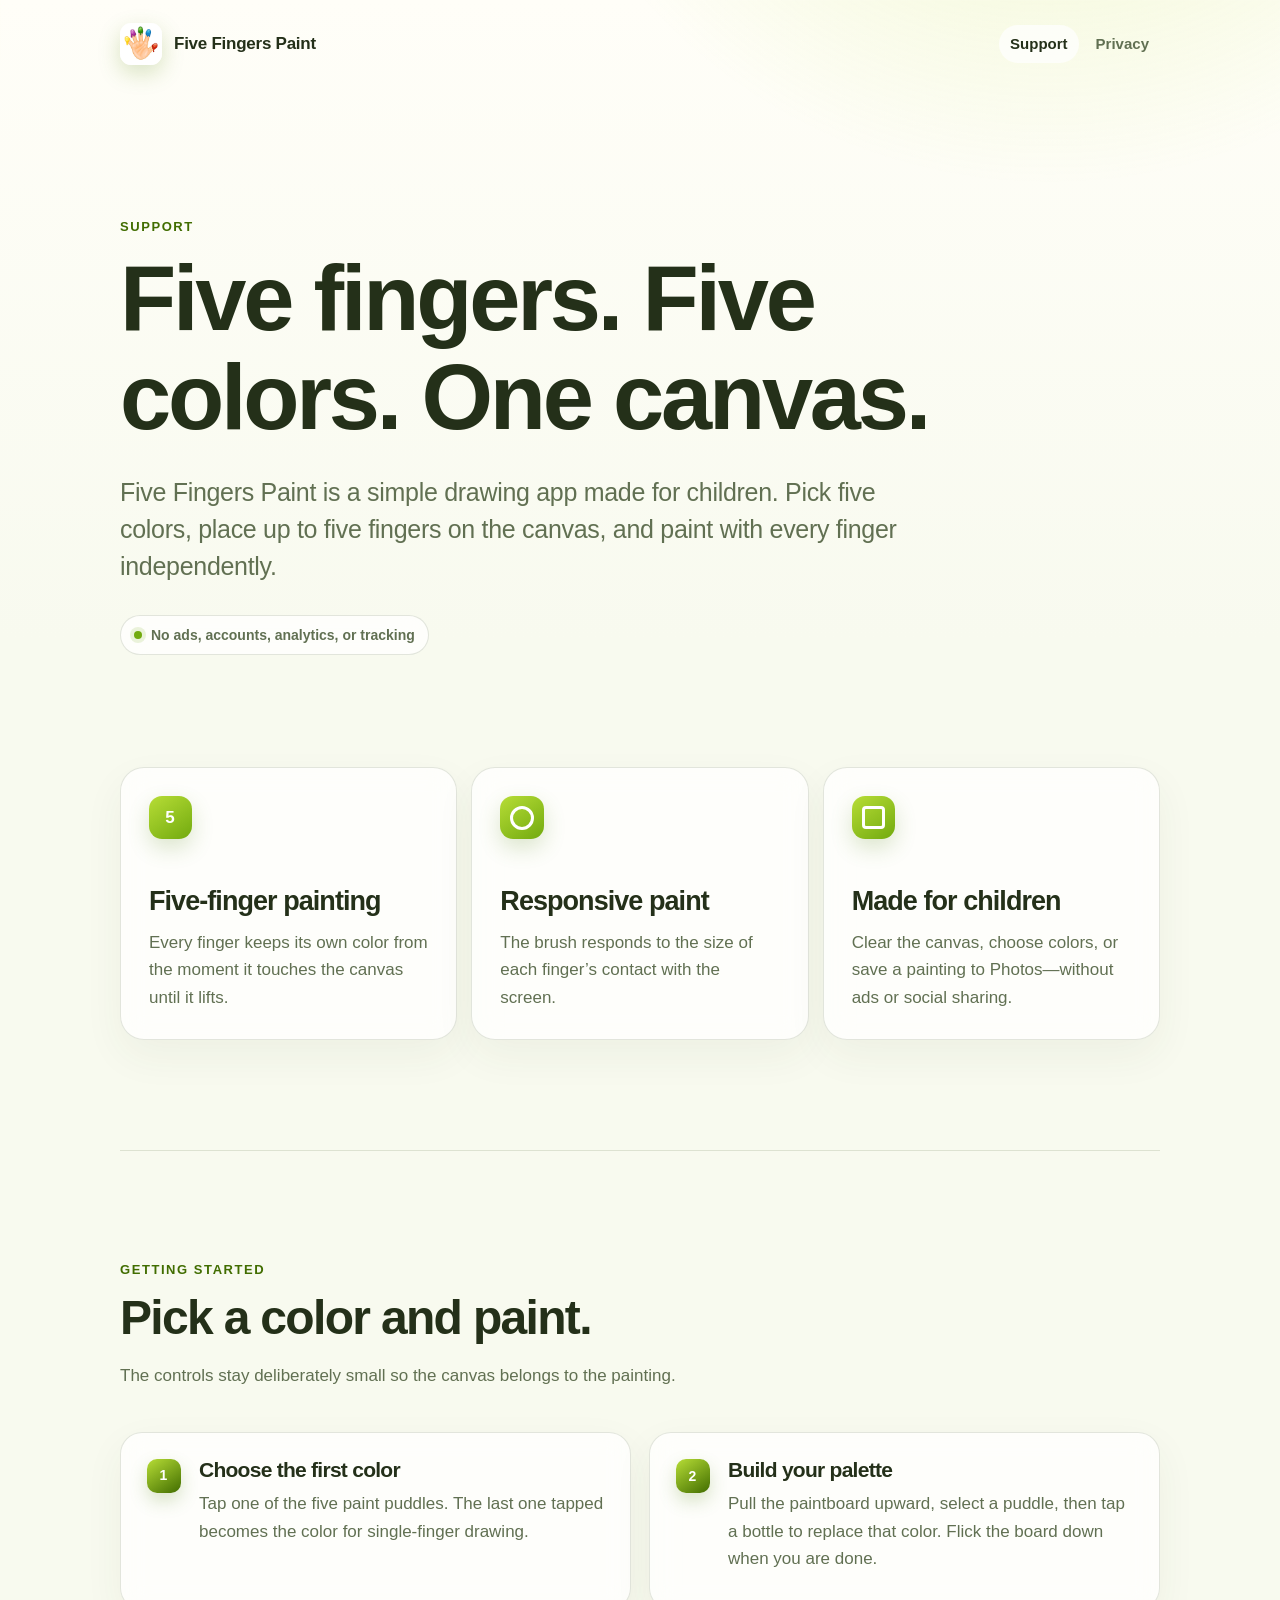
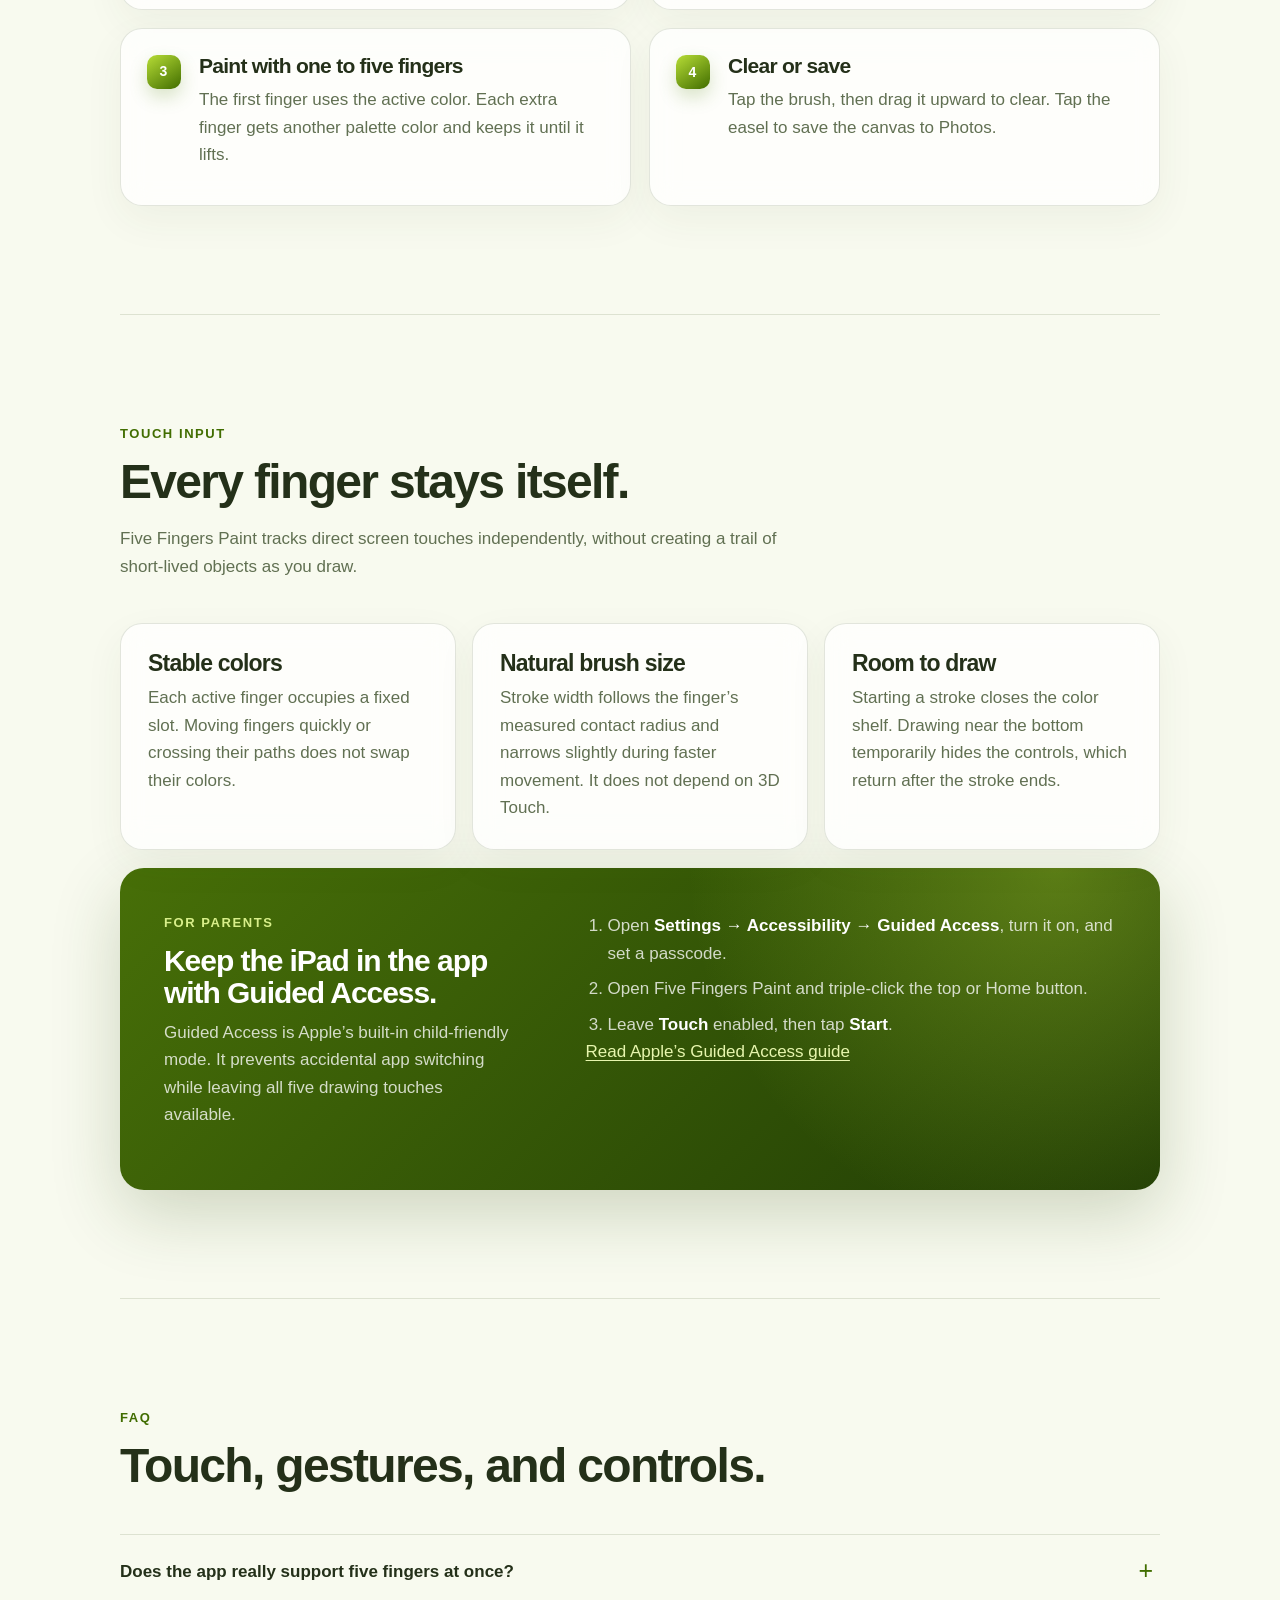
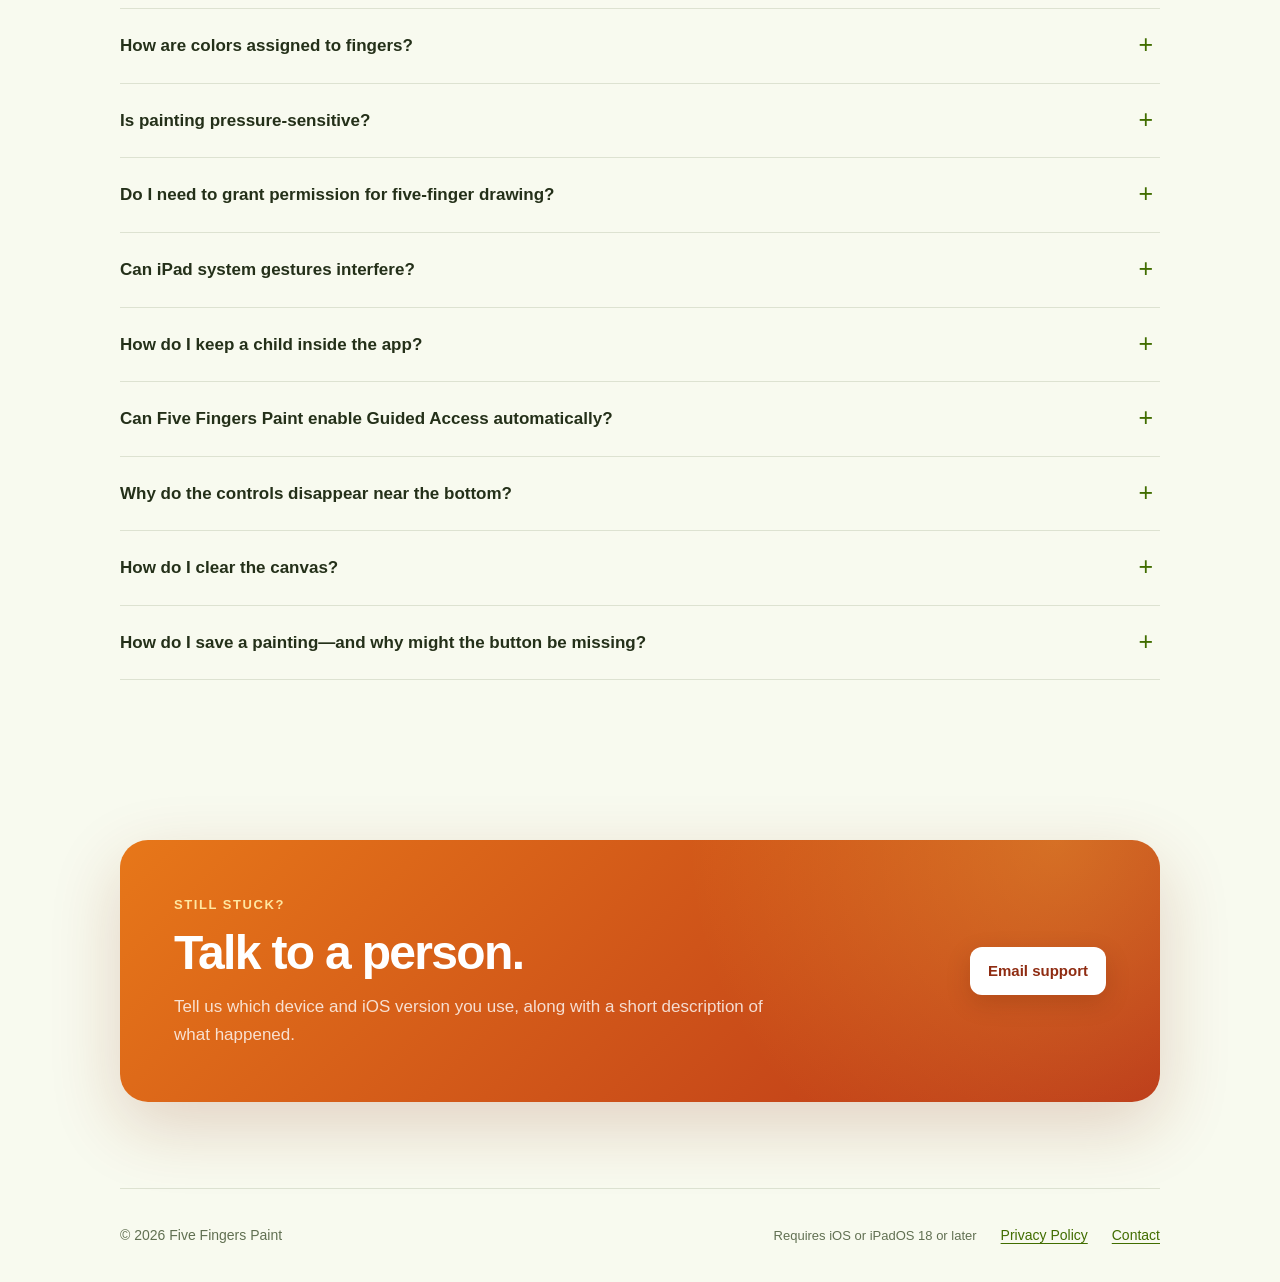
==== index.html @ 3f8e019f "Publish Five Fingers Paint support site" ====
<!doctype html>
<html lang="en">
  <head>
    <meta charset="utf-8">
    <meta name="viewport" content="width=device-width, initial-scale=1">
    <meta name="description" content="Help, five-finger drawing guidance, and contact information for Five Fingers Paint.">
    <meta name="theme-color" content="#8bc318">
    <meta property="og:title" content="Five Fingers Paint">
    <meta property="og:description" content="Five fingers. Five colors. One canvas.">
    <meta property="og:type" content="website">
    <meta property="og:image" content="https://urosk.github.io/five-fingers-paint-support/og.png">
    <meta name="twitter:card" content="summary_large_image">
    <meta name="twitter:title" content="Five Fingers Paint">
    <meta name="twitter:description" content="Five fingers. Five colors. One canvas.">
    <meta name="twitter:image" content="https://urosk.github.io/five-fingers-paint-support/og.png">
    <link rel="canonical" href="https://urosk.github.io/five-fingers-paint-support/">
    <link rel="icon" href="app-icon.png">
    <link rel="stylesheet" href="styles.css">
    <title>Five Fingers Paint Support</title>
  </head>
  <body>
    <header class="site-header">
      <a class="brand" href="./" aria-label="Five Fingers Paint support home">
        <img src="app-icon.png" width="42" height="42" alt="">
        <span>Five Fingers Paint</span>
      </a>
      <nav aria-label="Support navigation">
        <a aria-current="page" href="./">Support</a>
        <a href="privacy.html">Privacy</a>
      </nav>
    </header>

    <main>
      <section class="hero" aria-labelledby="page-title">
        <div class="eyebrow">Support</div>
        <h1 id="page-title">Five fingers. Five colors. One canvas.</h1>
        <p class="lede">Five Fingers Paint is a simple drawing app made for children. Pick five colors, place up to five fingers on the canvas, and paint with every finger independently.</p>
        <div class="privacy-pill"><span aria-hidden="true"></span> No ads, accounts, analytics, or tracking</div>
      </section>

      <section class="highlights" aria-label="Key features">
        <article>
          <span class="feature-mark" aria-hidden="true">5</span>
          <h2>Five-finger painting</h2>
          <p>Every finger keeps its own color from the moment it touches the canvas until it lifts.</p>
        </article>
        <article>
          <span class="feature-mark radius-mark" aria-hidden="true"></span>
          <h2>Responsive paint</h2>
          <p>The brush responds to the size of each finger’s contact with the screen.</p>
        </article>
        <article>
          <span class="feature-mark save-mark" aria-hidden="true"></span>
          <h2>Made for children</h2>
          <p>Clear the canvas, choose colors, or save a painting to Photos—without ads or social sharing.</p>
        </article>
      </section>

      <section class="section" aria-labelledby="getting-started">
        <div class="section-heading">
          <div class="eyebrow">Getting started</div>
          <h2 id="getting-started">Pick a color and paint.</h2>
          <p>The controls stay deliberately small so the canvas belongs to the painting.</p>
        </div>
        <ol class="steps">
          <li><span class="step-number">1</span><div><h3>Choose the first color</h3><p>Tap one of the five paint puddles. The last one tapped becomes the color for single-finger drawing.</p></div></li>
          <li><span class="step-number">2</span><div><h3>Build your palette</h3><p>Pull the paintboard upward, select a puddle, then tap a bottle to replace that color. Flick the board down when you are done.</p></div></li>
          <li><span class="step-number">3</span><div><h3>Paint with one to five fingers</h3><p>The first finger uses the active color. Each extra finger gets another palette color and keeps it until it lifts.</p></div></li>
          <li><span class="step-number">4</span><div><h3>Clear or save</h3><p>Tap the brush, then drag it upward to clear. Tap the easel to save the canvas to Photos.</p></div></li>
        </ol>
      </section>

      <section class="section" aria-labelledby="five-finger-input">
        <div class="section-heading">
          <div class="eyebrow">Touch input</div>
          <h2 id="five-finger-input">Every finger stays itself.</h2>
          <p>Five Fingers Paint tracks direct screen touches independently, without creating a trail of short-lived objects as you draw.</p>
        </div>
        <div class="touch-grid">
          <article class="touch-card"><h3>Stable colors</h3><p>Each active finger occupies a fixed slot. Moving fingers quickly or crossing their paths does not swap their colors.</p></article>
          <article class="touch-card"><h3>Natural brush size</h3><p>Stroke width follows the finger’s measured contact radius and narrows slightly during faster movement. It does not depend on 3D Touch.</p></article>
          <article class="touch-card"><h3>Room to draw</h3><p>Starting a stroke closes the color shelf. Drawing near the bottom temporarily hides the controls, which return after the stroke ends.</p></article>
        </div>

        <aside class="guided-access" aria-labelledby="guided-access-title">
          <div>
            <div class="eyebrow">For parents</div>
            <h3 id="guided-access-title">Keep the iPad in the app with Guided Access.</h3>
            <p>Guided Access is Apple’s built-in child-friendly mode. It prevents accidental app switching while leaving all five drawing touches available.</p>
          </div>
          <div>
            <ol>
              <li>Open <strong>Settings → Accessibility → Guided Access</strong>, turn it on, and set a passcode.</li>
              <li>Open Five Fingers Paint and triple-click the top or Home button.</li>
              <li>Leave <strong>Touch</strong> enabled, then tap <strong>Start</strong>.</li>
            </ol>
            <p><a href="https://support.apple.com/en-us/111795">Read Apple’s Guided Access guide</a></p>
          </div>
        </aside>
      </section>

      <section class="section" aria-labelledby="faq-title">
        <div class="section-heading">
          <div class="eyebrow">FAQ</div>
          <h2 id="faq-title">Touch, gestures, and controls.</h2>
        </div>
        <div class="faq">
          <details><summary>Does the app really support five fingers at once?</summary><p>Yes. The canvas accepts up to five simultaneous direct touches. Each finger is tracked independently from touch-down until it lifts.</p></details>
          <details><summary>How are colors assigned to fingers?</summary><p>The first finger uses the last paint puddle you tapped. Additional fingers receive the other unused palette colors in order. A finger keeps its assigned color for the whole stroke, even when paths cross.</p></details>
          <details><summary>Is painting pressure-sensitive?</summary><p>It responds to contact size, not pressure. iPhone and iPad report the approximate radius of each touch, and the app uses that to vary brush width. It also narrows the brush slightly during fast movement. This preserves the original effect without relying on the discontinued 3D Touch hardware.</p></details>
          <details><summary>Do I need to grant permission for five-finger drawing?</summary><p>No. Multi-touch is a normal iOS capability and requires no privacy permission. Five Fingers Paint enables it directly on the canvas.</p></details>
          <details><summary>Can iPad system gestures interfere?</summary><p>The app asks iPadOS to defer edge gestures, and its own paintboard and clear controls are kept away from the canvas. However, iPadOS can still reserve four- or five-finger gestures for switching apps. Guided Access is the reliable way to prevent that during a painting session.</p></details>
          <details><summary>How do I keep a child inside the app?</summary><p>Use Apple’s Guided Access. Enable it once in Settings → Accessibility, open the app, triple-click the top or Home button, leave Touch enabled, and start the session. This locks the device to Five Fingers Paint while preserving multi-touch drawing.</p></details>
          <details><summary>Can Five Fingers Paint enable Guided Access automatically?</summary><p>No. A normal App Store app cannot start Guided Access for you. A parent must enable and start it using the device controls. Automatic Single App Mode is limited to supervised, organization-managed devices.</p></details>
          <details><summary>Why do the controls disappear near the bottom?</summary><p>They move out of the way so a stroke can continue beneath them. The outline briefly marks where they were, and the controls return shortly after all fingers leave the screen.</p></details>
          <details><summary>How do I clear the canvas?</summary><p>Tap the brush beside the paintboard. When the red dashed arrow appears, drag the brush upward toward the paper until the canvas clears.</p></details>
          <details><summary>How do I save a painting—and why might the button be missing?</summary><p>Tap the easel to save a copy to Photos. The app requests add-only Photos access, so it cannot browse the library. Parents can hide or show the easel in the iOS Settings app under Five Fingers Paint.</p></details>
        </div>
      </section>

      <section class="contact" aria-labelledby="contact-title">
        <div>
          <div class="eyebrow">Still stuck?</div>
          <h2 id="contact-title">Talk to a person.</h2>
          <p>Tell us which device and iOS version you use, along with a short description of what happened.</p>
        </div>
        <a class="button" href="mailto:info@bluepeakmobile.com?subject=Five%20Fingers%20Paint%20Support">Email support</a>
      </section>
    </main>

    <footer>
      <span>© 2026 Five Fingers Paint</span>
      <span class="footer-note">Requires iOS or iPadOS 18 or later</span>
      <a href="privacy.html">Privacy Policy</a>
      <a href="mailto:info@bluepeakmobile.com">Contact</a>
    </footer>
  </body>
</html>
---- styles.css ----
:root {
  color-scheme: light dark;
  --ink: #243019;
  --muted: #617052;
  --line: rgba(59, 81, 33, 0.14);
  --surface: rgba(255, 255, 255, 0.76);
  --surface-strong: #fffef8;
  --accent: #72aa0f;
  --accent-dark: #416d00;
  --accent-soft: #b7dd36;
  --glow: #c9eb62;
  --page: #f8faef;
  --wood: #e4a92b;
  --red: #e54022;
  --blue: #159fdb;
  --max: 1040px;
}

* { box-sizing: border-box; }

html {
  scroll-behavior: smooth;
  scroll-padding-top: 24px;
  background: var(--page);
}

body {
  margin: 0;
  color: var(--ink);
  background:
    radial-gradient(circle at 82% -8%, rgba(183, 221, 54, 0.3), transparent 34rem),
    linear-gradient(180deg, #fffef8 0, var(--page) 40rem);
  font-family: -apple-system, BlinkMacSystemFont, "SF Pro Text", "Helvetica Neue", sans-serif;
  font-size: 17px;
  line-height: 1.62;
  -webkit-font-smoothing: antialiased;
}

a { color: var(--accent-dark); text-underline-offset: 3px; }
a:hover { color: var(--accent); }
a:focus-visible,
summary:focus-visible {
  outline: 3px solid var(--glow);
  outline-offset: 4px;
  border-radius: 5px;
}

.site-header,
main,
footer {
  width: min(calc(100% - 40px), var(--max));
  margin-inline: auto;
}

.site-header {
  min-height: 88px;
  display: flex;
  align-items: center;
  justify-content: space-between;
  gap: 24px;
}

.brand {
  display: inline-flex;
  align-items: center;
  gap: 12px;
  color: var(--ink);
  font-weight: 740;
  letter-spacing: -0.015em;
  text-decoration: none;
}

.brand img {
  border-radius: 11px;
  box-shadow: 0 8px 22px rgba(82, 132, 10, 0.22);
}

nav { display: flex; gap: 6px; }
nav a {
  padding: 7px 11px;
  border-radius: 999px;
  color: var(--muted);
  font-size: 15px;
  font-weight: 620;
  text-decoration: none;
}
nav a:hover,
nav a[aria-current="page"] {
  color: var(--ink);
  background: rgba(255, 255, 255, 0.72);
}

.hero {
  max-width: 920px;
  padding: clamp(70px, 10vw, 128px) 0 clamp(68px, 9vw, 112px);
}

.eyebrow {
  margin-bottom: 12px;
  color: var(--accent-dark);
  font-size: 13px;
  font-weight: 760;
  letter-spacing: 0.12em;
  text-transform: uppercase;
}

h1,
h2,
h3 {
  margin-top: 0;
  line-height: 1.08;
  letter-spacing: -0.035em;
}
h1 {
  max-width: 900px;
  margin-bottom: 26px;
  font-size: clamp(50px, 8.4vw, 92px);
  font-weight: 770;
}
h2 { margin-bottom: 18px; font-size: clamp(32px, 5vw, 48px); }
h3 { margin-bottom: 9px; font-size: 21px; }
p { margin-top: 0; }

.lede {
  max-width: 790px;
  margin-bottom: 30px;
  color: var(--muted);
  font-size: clamp(20px, 3vw, 25px);
  line-height: 1.48;
  letter-spacing: -0.012em;
}

.privacy-pill {
  display: inline-flex;
  align-items: center;
  gap: 9px;
  padding: 8px 13px;
  border: 1px solid var(--line);
  border-radius: 999px;
  background: var(--surface);
  color: var(--muted);
  font-size: 14px;
  font-weight: 620;
  backdrop-filter: blur(12px);
}
.privacy-pill span {
  width: 8px;
  height: 8px;
  border-radius: 50%;
  background: var(--accent);
  box-shadow: 0 0 0 4px rgba(114, 170, 15, 0.14);
}

.highlights {
  display: grid;
  grid-template-columns: repeat(3, minmax(0, 1fr));
  gap: 14px;
  padding-bottom: clamp(70px, 9vw, 110px);
}
.highlights article {
  min-height: 268px;
  padding: 28px;
  border: 1px solid var(--line);
  border-radius: 24px;
  background: var(--surface);
  box-shadow: 0 16px 42px rgba(59, 81, 33, 0.055);
  backdrop-filter: blur(14px);
}
.highlights h2 { margin-bottom: 12px; font-size: 27px; }
.highlights p { margin-bottom: 0; color: var(--muted); }
.feature-mark {
  min-width: 43px;
  height: 43px;
  margin-bottom: 48px;
  padding: 0 10px;
  display: inline-grid;
  place-items: center;
  border-radius: 13px;
  color: white;
  background: linear-gradient(145deg, var(--accent-soft), var(--accent));
  font-size: 17px;
  font-weight: 800;
  box-shadow: 0 9px 22px rgba(82, 132, 10, 0.2);
}
.radius-mark::before {
  width: 18px;
  height: 18px;
  border: 3px solid white;
  border-radius: 50%;
  content: "";
}
.save-mark::before {
  width: 17px;
  height: 17px;
  border: 3px solid white;
  border-radius: 4px;
  content: "";
}

.section {
  padding: clamp(68px, 9vw, 108px) 0;
  border-top: 1px solid var(--line);
}
.section-heading { max-width: 680px; margin-bottom: 42px; }
.section-heading > p { color: var(--muted); }

.steps {
  margin: 0;
  padding: 0;
  display: grid;
  grid-template-columns: repeat(2, minmax(0, 1fr));
  gap: 18px;
  list-style: none;
}
.steps li,
.touch-card {
  border: 1px solid var(--line);
  border-radius: 22px;
  background: var(--surface);
  box-shadow: 0 14px 40px rgba(59, 81, 33, 0.055);
  backdrop-filter: blur(14px);
}
.steps li {
  min-height: 178px;
  padding: 26px;
  display: flex;
  align-items: flex-start;
  gap: 18px;
}
.steps p,
.touch-card p { margin-bottom: 0; color: var(--muted); }
.step-number {
  flex: 0 0 auto;
  width: 34px;
  height: 34px;
  display: grid;
  place-items: center;
  border-radius: 10px;
  color: white;
  background: linear-gradient(145deg, var(--accent-soft), var(--accent-dark));
  font-size: 14px;
  font-weight: 750;
  box-shadow: 0 8px 18px rgba(82, 132, 10, 0.22);
}

.touch-grid {
  display: grid;
  grid-template-columns: repeat(3, minmax(0, 1fr));
  gap: 16px;
}
.touch-card { padding: 27px; }
.touch-card h3 { font-size: 23px; }
.touch-card strong { color: var(--ink); }

.guided-access {
  margin-top: 18px;
  padding: clamp(28px, 5vw, 44px);
  display: grid;
  grid-template-columns: minmax(0, 0.8fr) minmax(0, 1.2fr);
  gap: clamp(30px, 6vw, 68px);
  border-radius: 24px;
  color: white;
  background:
    radial-gradient(circle at 90% 0, rgba(183, 221, 54, 0.34), transparent 23rem),
    linear-gradient(135deg, #476f08, #213d05);
  box-shadow: 0 24px 70px rgba(39, 70, 4, 0.2);
}
.guided-access .eyebrow { color: #d8ef8a; }
.guided-access h3 { font-size: 30px; }
.guided-access p,
.guided-access li { color: rgba(255, 255, 255, 0.78); }
.guided-access strong { color: white; }
.guided-access a { color: #e7f6ae; }
.guided-access a:hover { color: white; }
.guided-access ol { margin: 0; padding-left: 22px; }
.guided-access li + li { margin-top: 8px; }

.faq { border-top: 1px solid var(--line); }
.faq details { border-bottom: 1px solid var(--line); }
.faq summary {
  padding: 23px 40px 23px 0;
  position: relative;
  cursor: pointer;
  font-weight: 680;
  list-style: none;
}
.faq summary::-webkit-details-marker { display: none; }
.faq summary::after {
  position: absolute;
  right: 7px;
  color: var(--accent-dark);
  content: "+";
  font-size: 25px;
  font-weight: 400;
  line-height: 1;
}
.faq details[open] summary::after { content: "−"; }
.faq details p { max-width: 820px; padding: 0 40px 23px 0; color: var(--muted); }

.contact {
  margin: 52px 0 86px;
  padding: clamp(32px, 6vw, 54px);
  display: flex;
  align-items: center;
  justify-content: space-between;
  gap: 36px;
  border-radius: 28px;
  background:
    radial-gradient(circle at 90% 0, rgba(255, 218, 68, 0.28), transparent 23rem),
    linear-gradient(135deg, #e77719, #b93419);
  color: white;
  box-shadow: 0 24px 70px rgba(140, 51, 15, 0.2);
}
.contact .eyebrow { color: #ffe7a1; }
.contact h2 { margin-bottom: 14px; }
.contact p { max-width: 610px; margin-bottom: 0; color: rgba(255, 255, 255, 0.8); }
.button {
  flex: 0 0 auto;
  padding: 12px 18px;
  border-radius: 12px;
  background: white;
  color: #8f2c12;
  font-size: 15px;
  font-weight: 700;
  text-decoration: none;
  box-shadow: 0 8px 24px rgba(84, 26, 7, 0.2);
}
.button:hover { color: var(--red); transform: translateY(-1px); }

.policy { max-width: 860px; }
.policy-intro {
  max-width: 860px;
  padding: clamp(68px, 10vw, 124px) 0 58px;
}
.policy-intro h1 { font-size: clamp(46px, 7vw, 72px); }
.updated { color: var(--muted); font-size: 15px; }
.policy-body {
  padding: 50px clamp(26px, 7vw, 74px) 70px;
  margin-bottom: 90px;
  border: 1px solid var(--line);
  border-radius: 26px;
  background: var(--surface-strong);
  box-shadow: 0 22px 60px rgba(59, 81, 33, 0.07);
}
.policy-body h2 { margin-top: 48px; margin-bottom: 13px; font-size: 27px; }
.policy-body h2:first-child { margin-top: 0; }
.policy-body p,
.policy-body li { color: var(--muted); }
.policy-body li + li { margin-top: 7px; }

footer {
  min-height: 94px;
  padding: 25px 0;
  display: flex;
  align-items: center;
  gap: 24px;
  border-top: 1px solid var(--line);
  color: var(--muted);
  font-size: 14px;
}
footer > span:first-child { margin-right: auto; }
.footer-note { font-size: 13px; }

@media (max-width: 760px) {
  .site-header,
  main,
  footer { width: min(calc(100% - 28px), var(--max)); }
  .site-header { min-height: 76px; }
  .brand img { width: 36px; height: 36px; }
  .brand span { max-width: 150px; line-height: 1.15; }
  nav a { padding: 6px 8px; }
  .hero { padding-top: 66px; }
  .highlights,
  .steps,
  .touch-grid,
  .guided-access { grid-template-columns: 1fr; }
  .highlights article,
  .steps li { min-height: 0; }
  .feature-mark { margin-bottom: 34px; }
  .contact { align-items: flex-start; flex-direction: column; }
  .button { width: 100%; text-align: center; }
  footer { flex-wrap: wrap; gap: 10px 20px; }
  footer > span:first-child { flex-basis: 100%; }
}

@media (prefers-reduced-motion: reduce) {
  html { scroll-behavior: auto; }
  *, *::before, *::after { transition: none !important; }
}

@media (prefers-color-scheme: dark) {
  :root {
    --ink: #eff7df;
    --muted: #bac7a9;
    --line: rgba(222, 242, 191, 0.14);
    --surface: rgba(35, 48, 25, 0.74);
    --surface-strong: #202d19;
    --accent: #badd5b;
    --accent-dark: #d2ee82;
    --page: #131a0f;
  }
  body {
    background:
      radial-gradient(circle at 82% -8%, rgba(129, 182, 39, 0.2), transparent 34rem),
      linear-gradient(180deg, #1d2716 0, var(--page) 40rem);
  }
  nav a:hover,
  nav a[aria-current="page"] { background: rgba(255, 255, 255, 0.08); }
  .policy-body { box-shadow: 0 22px 60px rgba(0, 0, 0, 0.16); }
}

@media print {
  body { background: white; color: black; }
  .site-header nav,
  .contact,
  footer { display: none; }
  .policy-body { padding: 0; border: 0; box-shadow: none; }
}
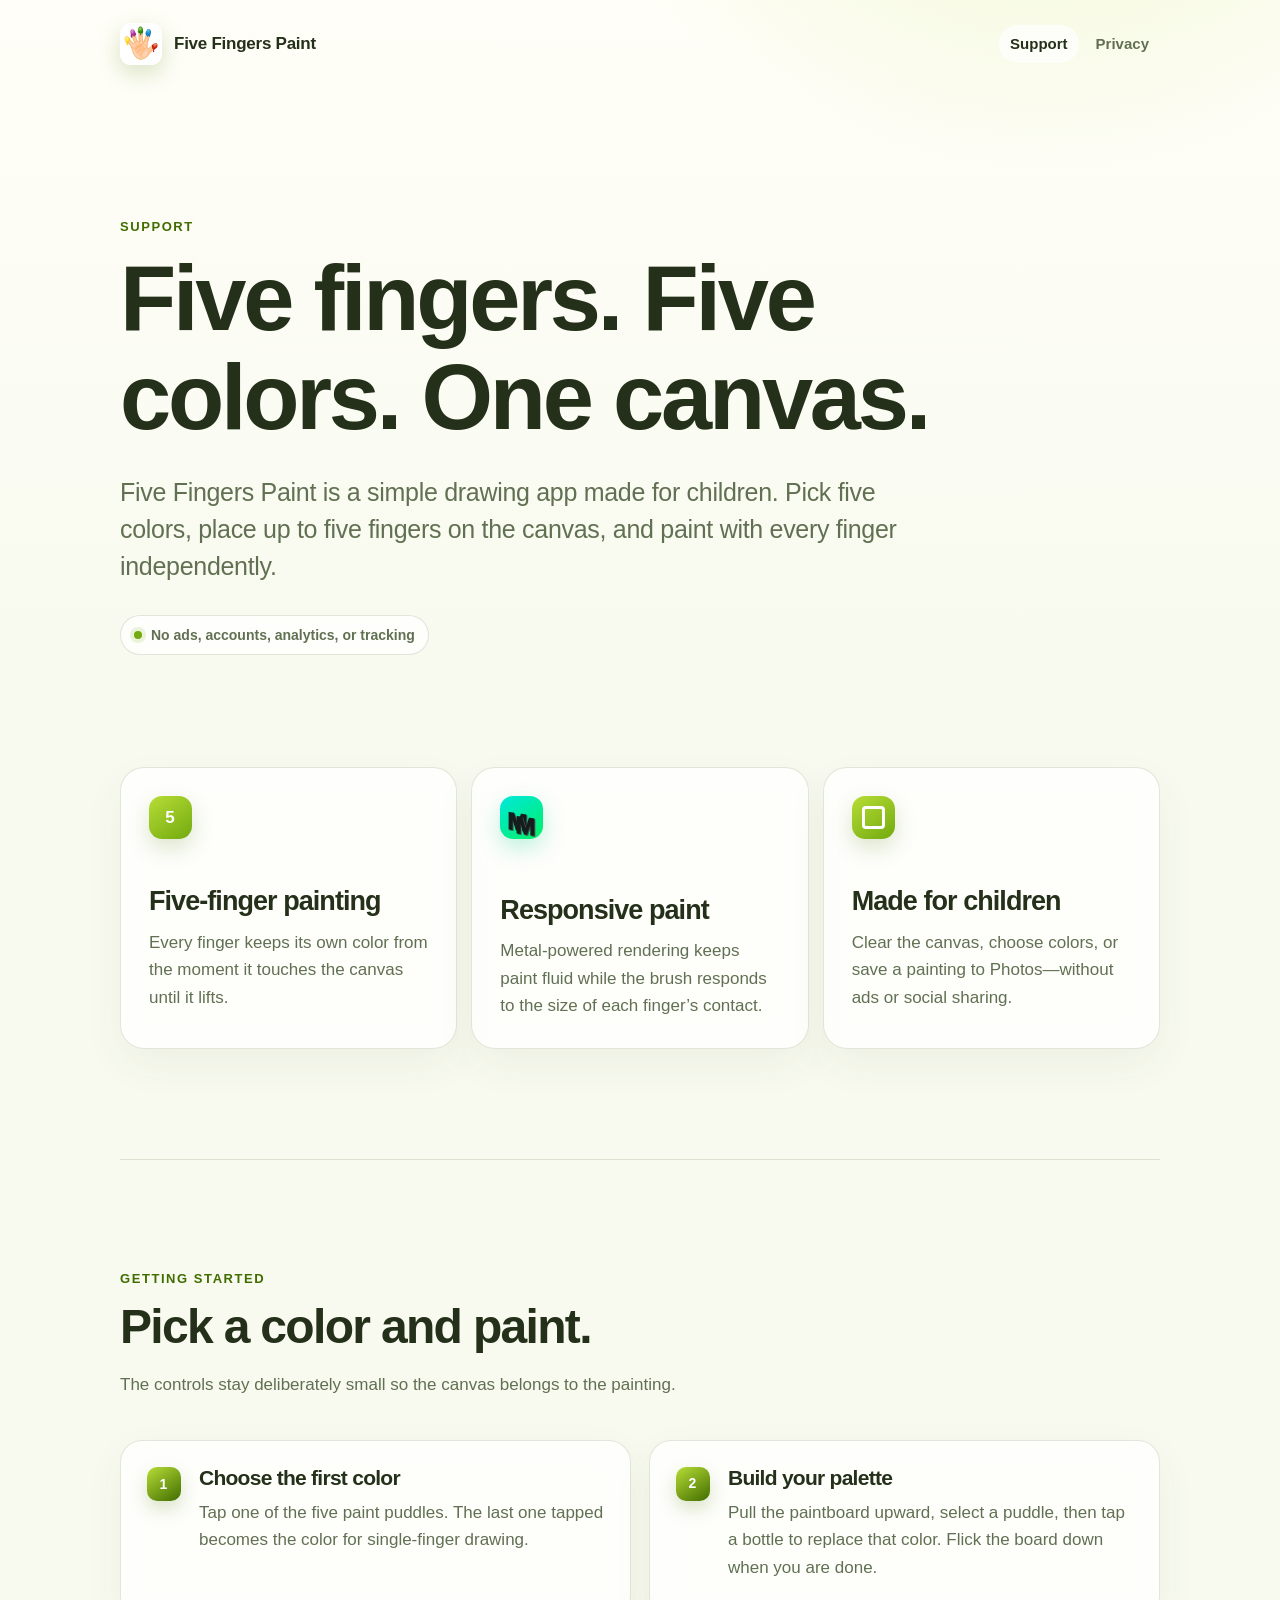
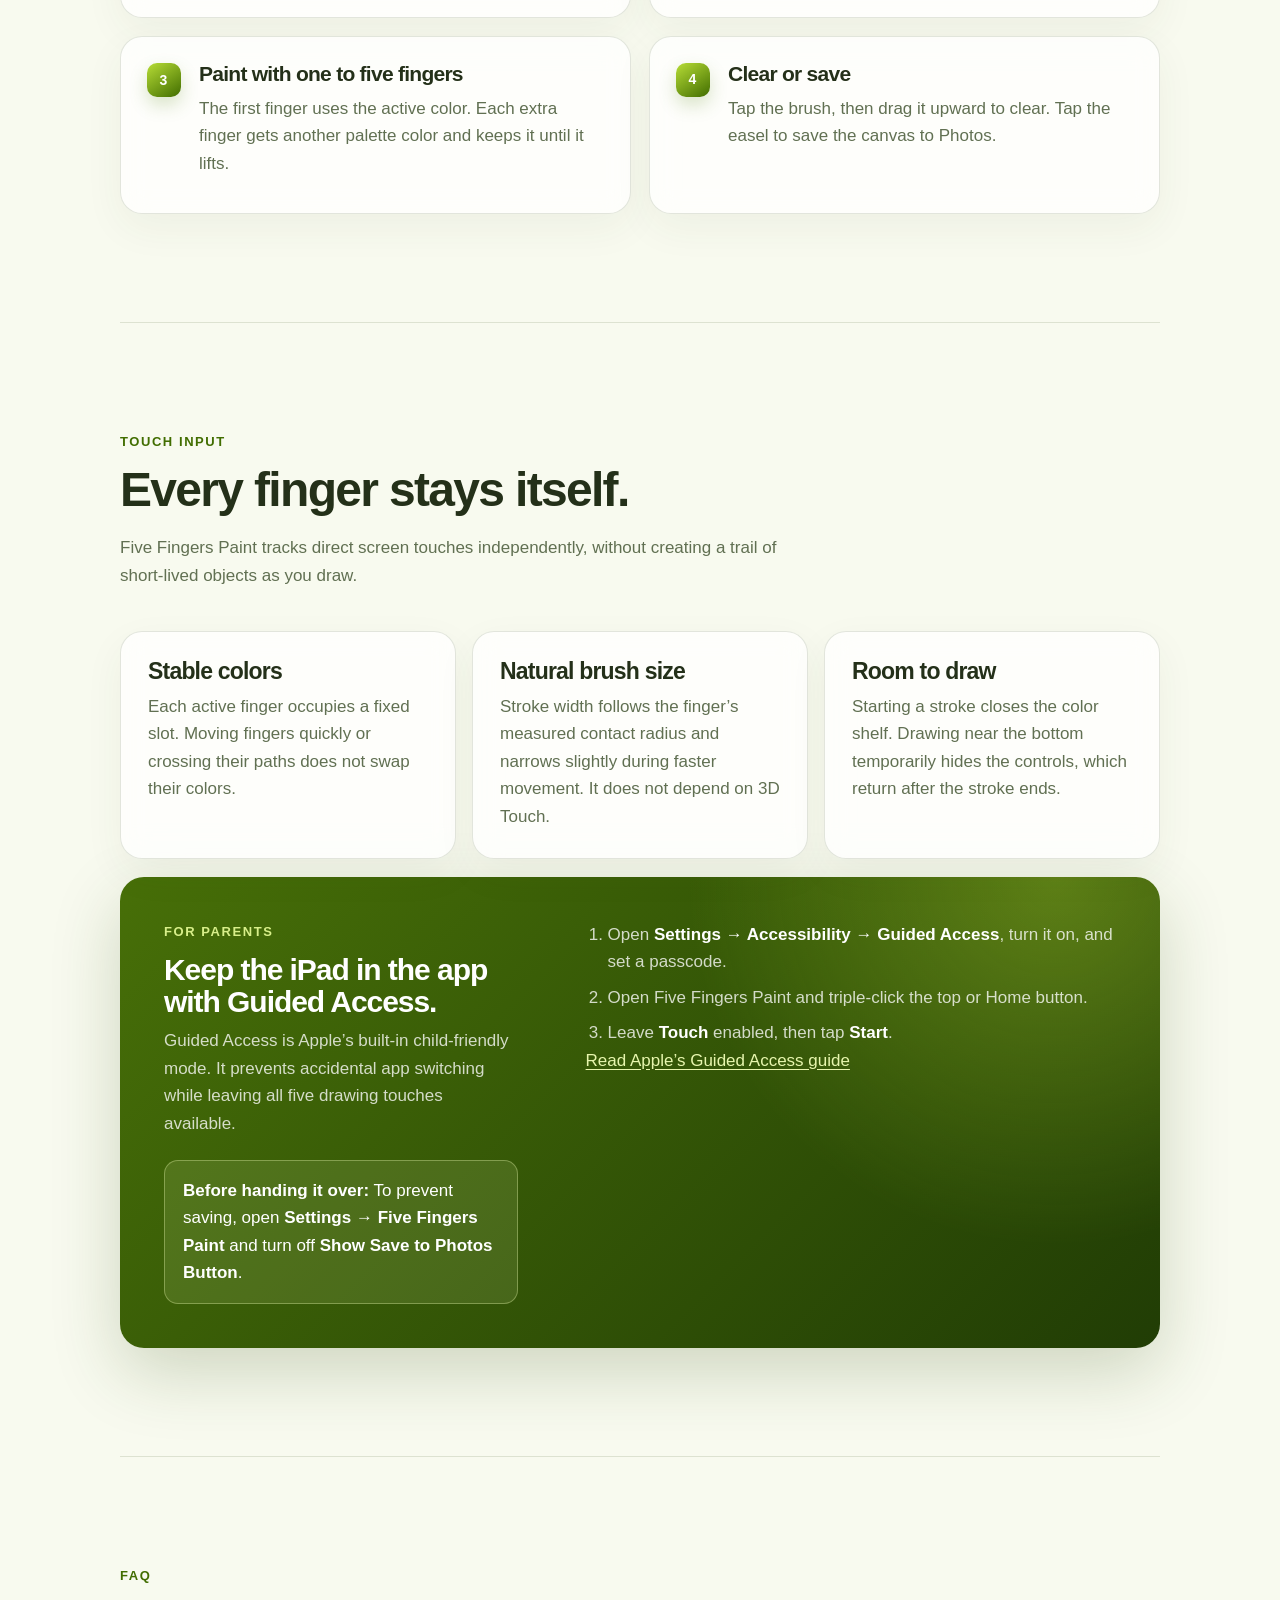
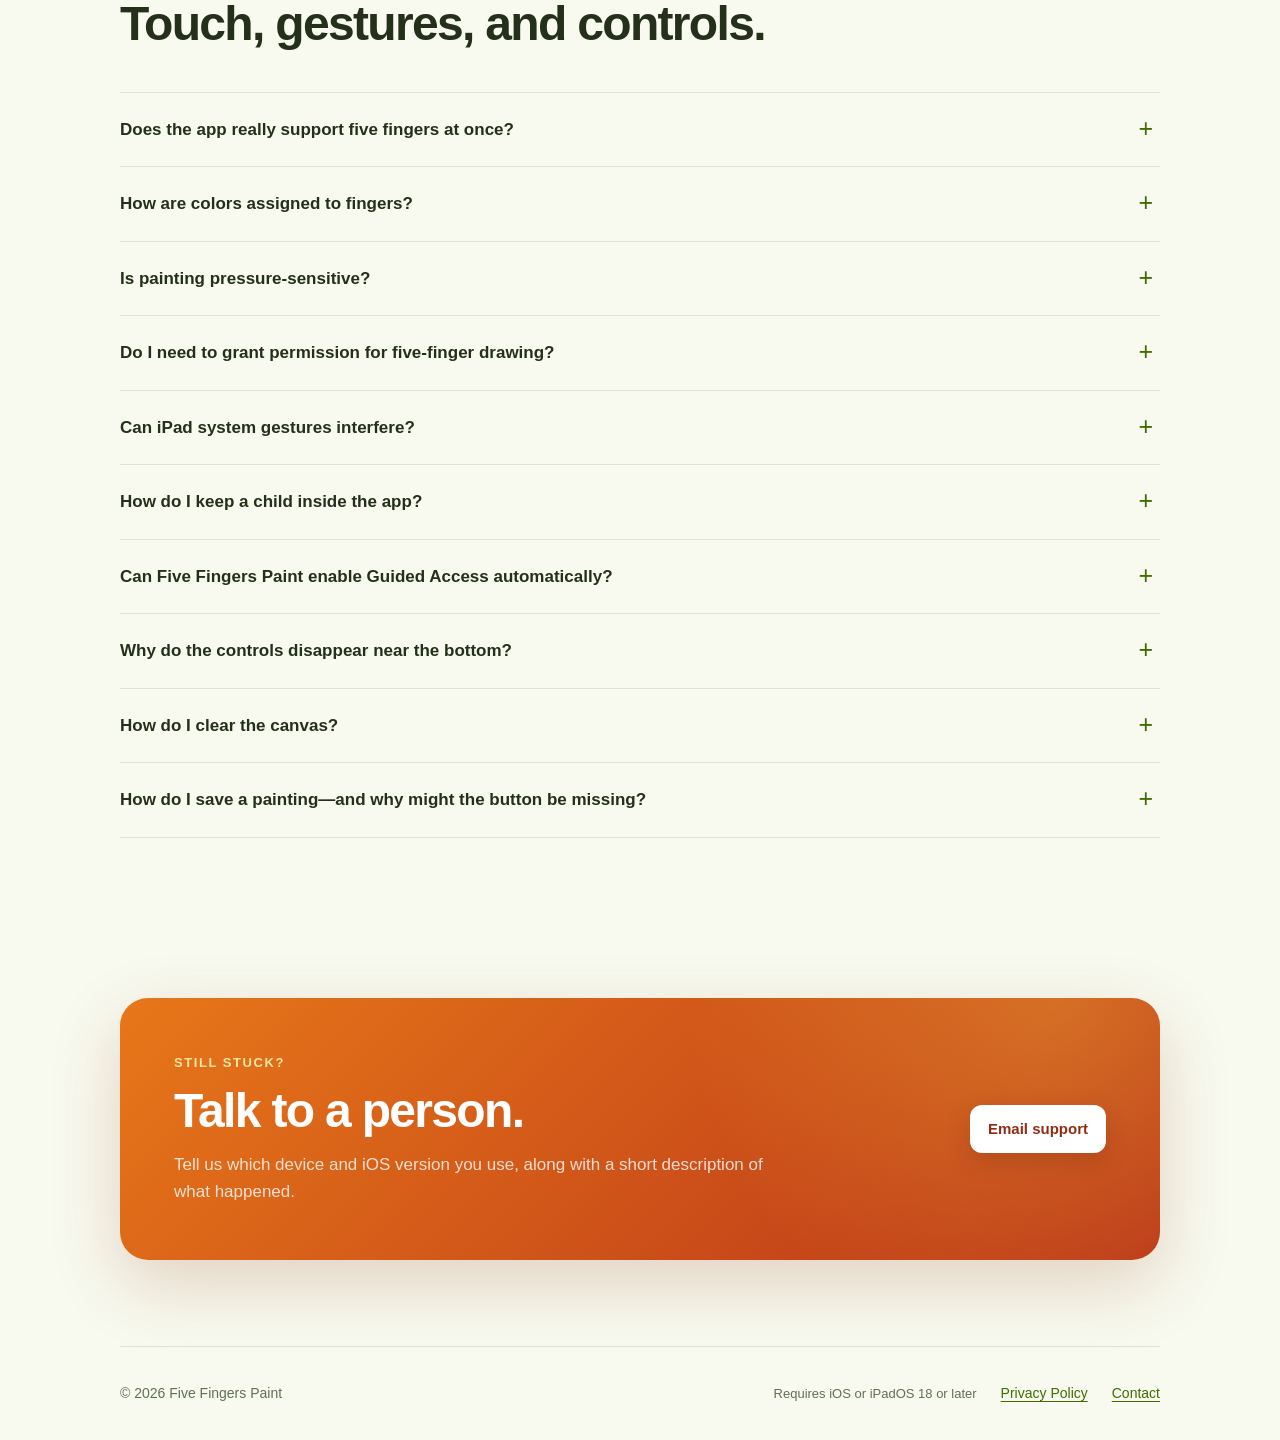
==== commit 49ad2d1a: "Add Metal and parent settings notes" ====
--- a/index.html
+++ b/index.html
@@ -45,9 +45,9 @@
           <p>Every finger keeps its own color from the moment it touches the canvas until it lifts.</p>
         </article>
         <article>
-          <span class="feature-mark radius-mark" aria-hidden="true"></span>
+          <span class="feature-mark metal-mark" aria-hidden="true"></span>
           <h2>Responsive paint</h2>
-          <p>The brush responds to the size of each finger’s contact with the screen.</p>
+          <p>Metal-powered rendering keeps paint fluid while the brush responds to the size of each finger’s contact.</p>
         </article>
         <article>
           <span class="feature-mark save-mark" aria-hidden="true"></span>
@@ -87,6 +87,7 @@
             <div class="eyebrow">For parents</div>
             <h3 id="guided-access-title">Keep the iPad in the app with Guided Access.</h3>
             <p>Guided Access is Apple’s built-in child-friendly mode. It prevents accidental app switching while leaving all five drawing touches available.</p>
+            <p class="parent-setting"><strong>Before handing it over:</strong> To prevent saving, open <strong>Settings → Five Fingers Paint</strong> and turn off <strong>Show Save to Photos Button</strong>.</p>
           </div>
           <div>
             <ol>
--- a/styles.css
+++ b/styles.css
@@ -182,13 +182,25 @@
   font-weight: 800;
   box-shadow: 0 9px 22px rgba(82, 132, 10, 0.2);
 }
-.radius-mark::before {
-  width: 18px;
-  height: 18px;
-  border: 3px solid white;
-  border-radius: 50%;
-  content: "";
-}
+.metal-mark {
+  position: relative;
+  overflow: hidden;
+  background: linear-gradient(145deg, #00e8dd, #00f064);
+  box-shadow: 0 9px 22px rgba(0, 202, 140, 0.25);
+}
+.metal-mark::before,
+.metal-mark::after {
+  position: absolute;
+  color: #151c1c;
+  content: "M";
+  font-size: 24px;
+  font-weight: 950;
+  letter-spacing: -8px;
+  transform: skewY(8deg);
+  text-shadow: 1px 1px #4b5655;
+}
+.metal-mark::before { left: 7px; top: 7px; }
+.metal-mark::after { left: 15px; top: 11px; }
 .save-mark::before {
   width: 17px;
   height: 17px;
@@ -270,6 +282,14 @@
 .guided-access p,
 .guided-access li { color: rgba(255, 255, 255, 0.78); }
 .guided-access strong { color: white; }
+.guided-access .parent-setting {
+  margin: 22px 0 0;
+  padding: 16px 18px;
+  border: 1px solid rgba(231, 246, 174, 0.35);
+  border-radius: 14px;
+  color: white;
+  background: rgba(231, 246, 174, 0.12);
+}
 .guided-access a { color: #e7f6ae; }
 .guided-access a:hover { color: white; }
 .guided-access ol { margin: 0; padding-left: 22px; }
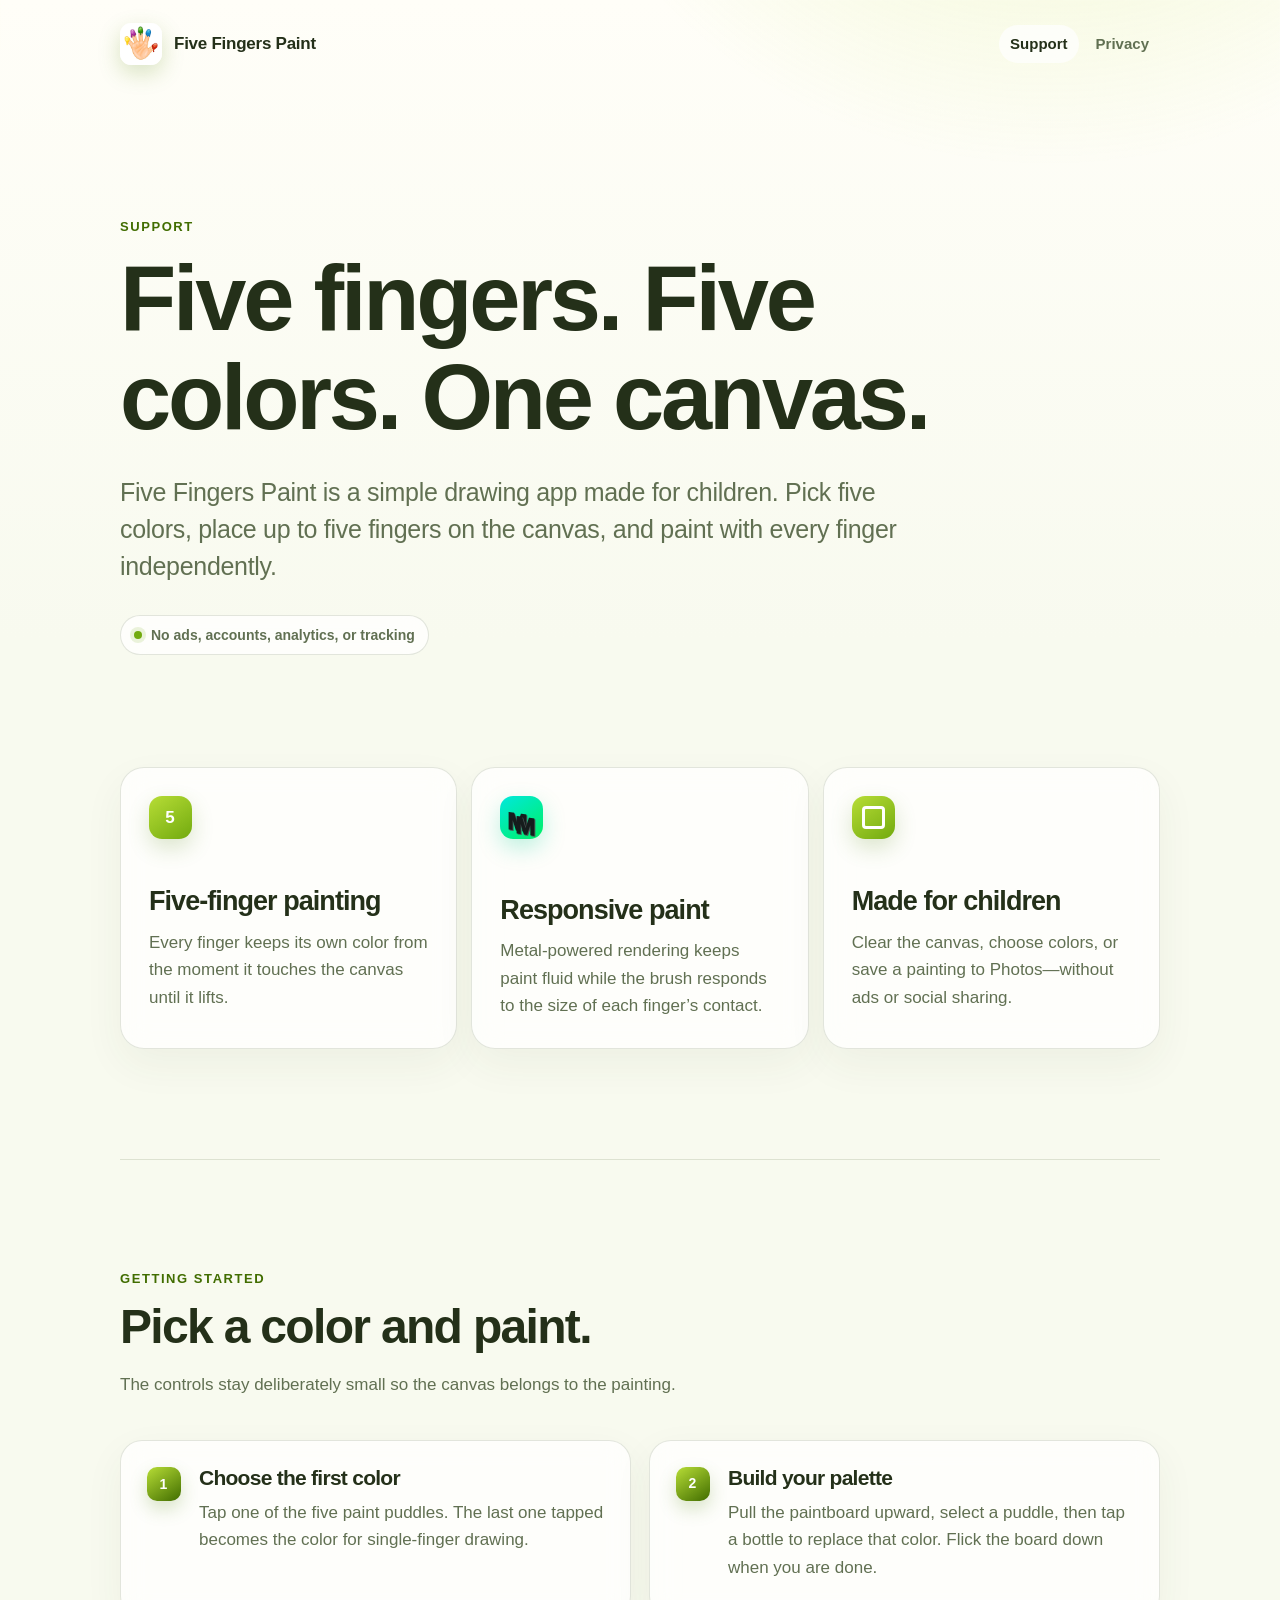
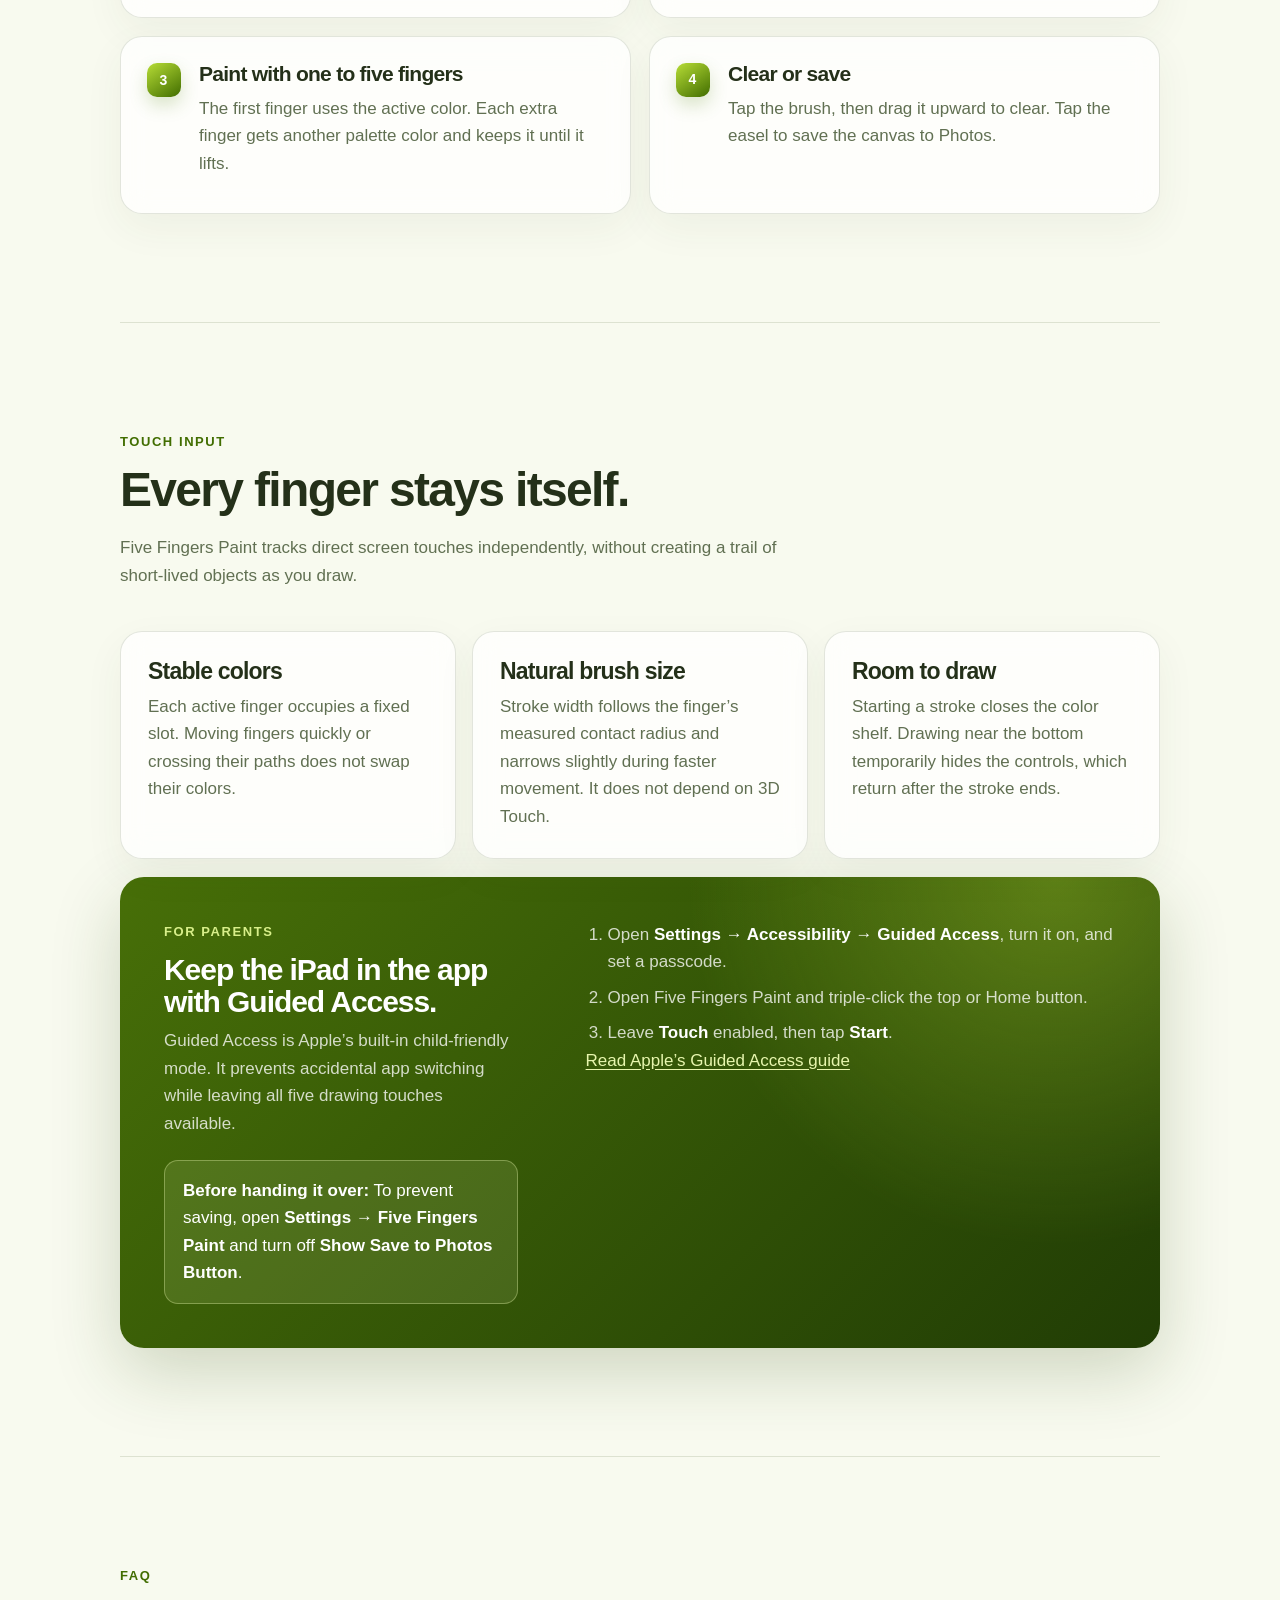
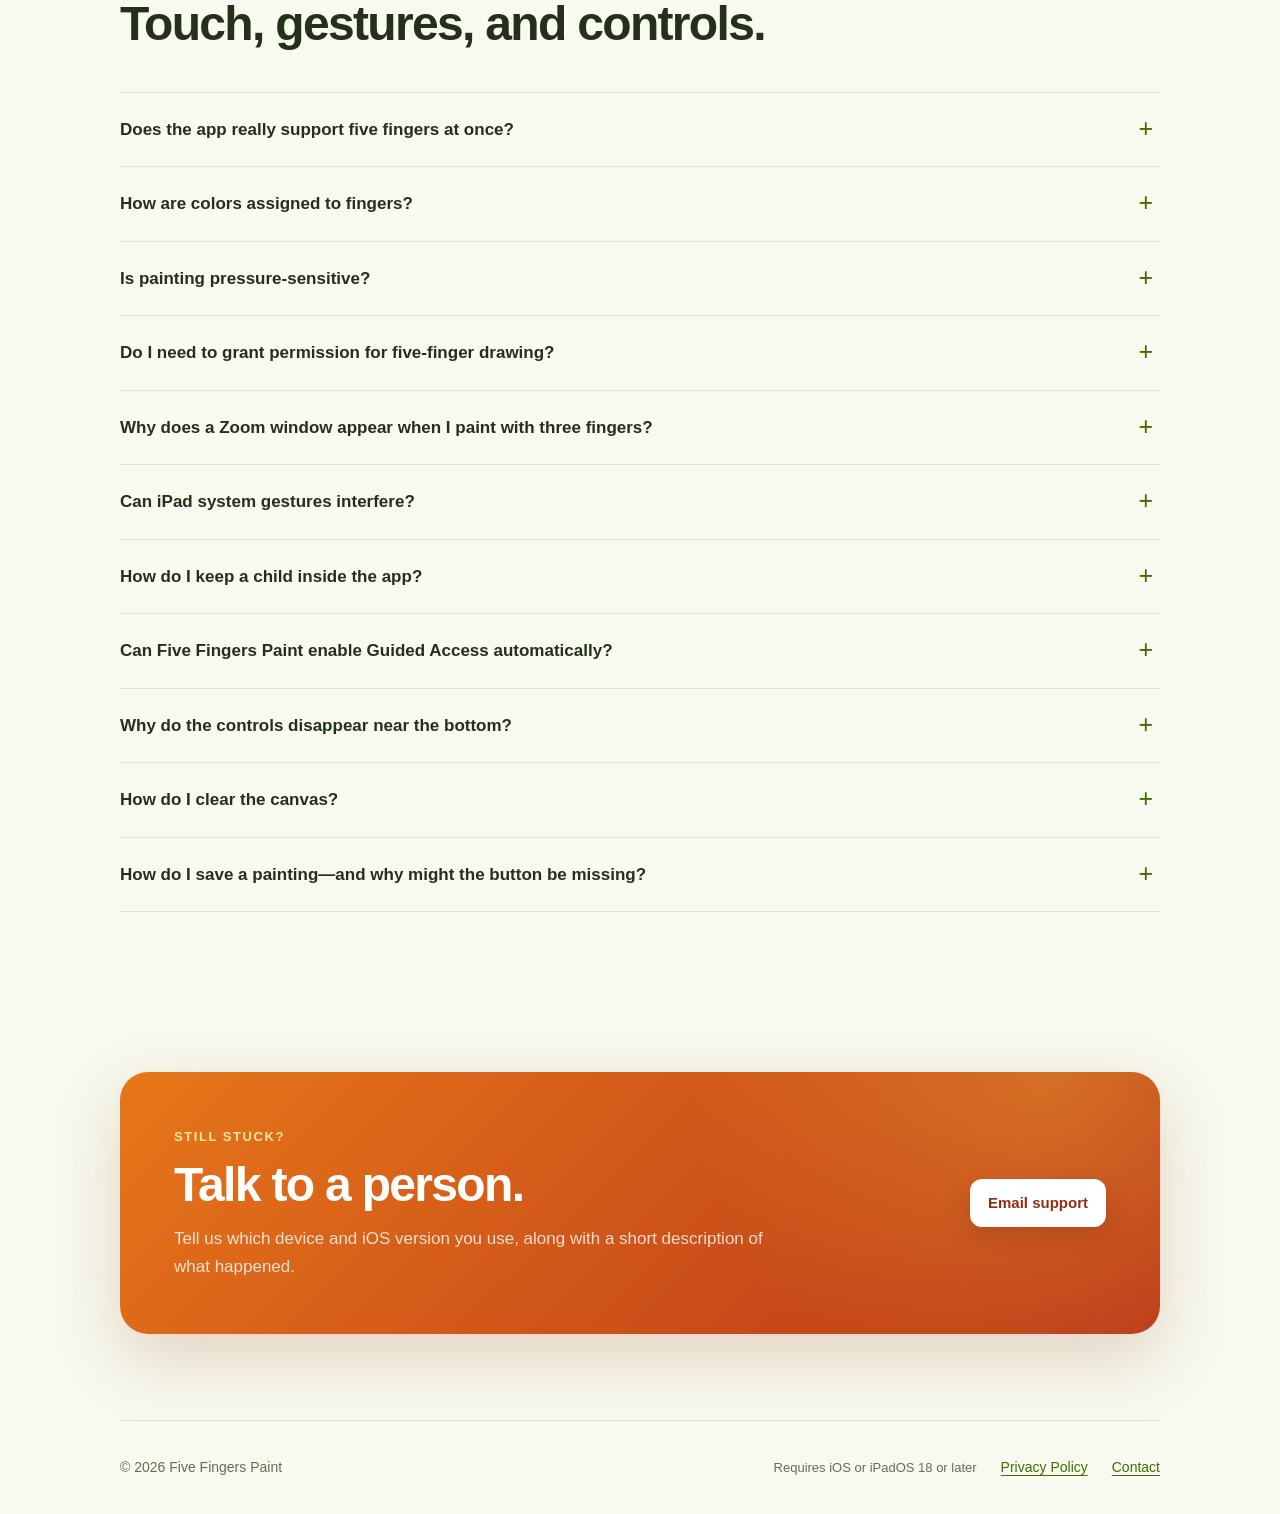
==== commit 1f146c6a: "Add Accessibility Zoom FAQ" ====
--- a/index.html
+++ b/index.html
@@ -110,6 +110,7 @@
           <details><summary>How are colors assigned to fingers?</summary><p>The first finger uses the last paint puddle you tapped. Additional fingers receive the other unused palette colors in order. A finger keeps its assigned color for the whole stroke, even when paths cross.</p></details>
           <details><summary>Is painting pressure-sensitive?</summary><p>It responds to contact size, not pressure. iPhone and iPad report the approximate radius of each touch, and the app uses that to vary brush width. It also narrows the brush slightly during fast movement. This preserves the original effect without relying on the discontinued 3D Touch hardware.</p></details>
           <details><summary>Do I need to grant permission for five-finger drawing?</summary><p>No. Multi-touch is a normal iOS capability and requires no privacy permission. Five Fingers Paint enables it directly on the canvas.</p></details>
+          <details><summary>Why does a Zoom window appear when I paint with three fingers?</summary><p>Apple’s Accessibility Zoom uses three-finger gestures and can delay or interrupt painting. Five Fingers Paint shows a system warning that offers to turn Zoom off. For uninterrupted three-to-five-finger painting, choose <strong>Turn Off Zoom</strong>, or open <strong>Settings → Accessibility → Zoom</strong> and turn it off there.</p></details>
           <details><summary>Can iPad system gestures interfere?</summary><p>The app asks iPadOS to defer edge gestures, and its own paintboard and clear controls are kept away from the canvas. However, iPadOS can still reserve four- or five-finger gestures for switching apps. Guided Access is the reliable way to prevent that during a painting session.</p></details>
           <details><summary>How do I keep a child inside the app?</summary><p>Use Apple’s Guided Access. Enable it once in Settings → Accessibility, open the app, triple-click the top or Home button, leave Touch enabled, and start the session. This locks the device to Five Fingers Paint while preserving multi-touch drawing.</p></details>
           <details><summary>Can Five Fingers Paint enable Guided Access automatically?</summary><p>No. A normal App Store app cannot start Guided Access for you. A parent must enable and start it using the device controls. Automatic Single App Mode is limited to supervised, organization-managed devices.</p></details>
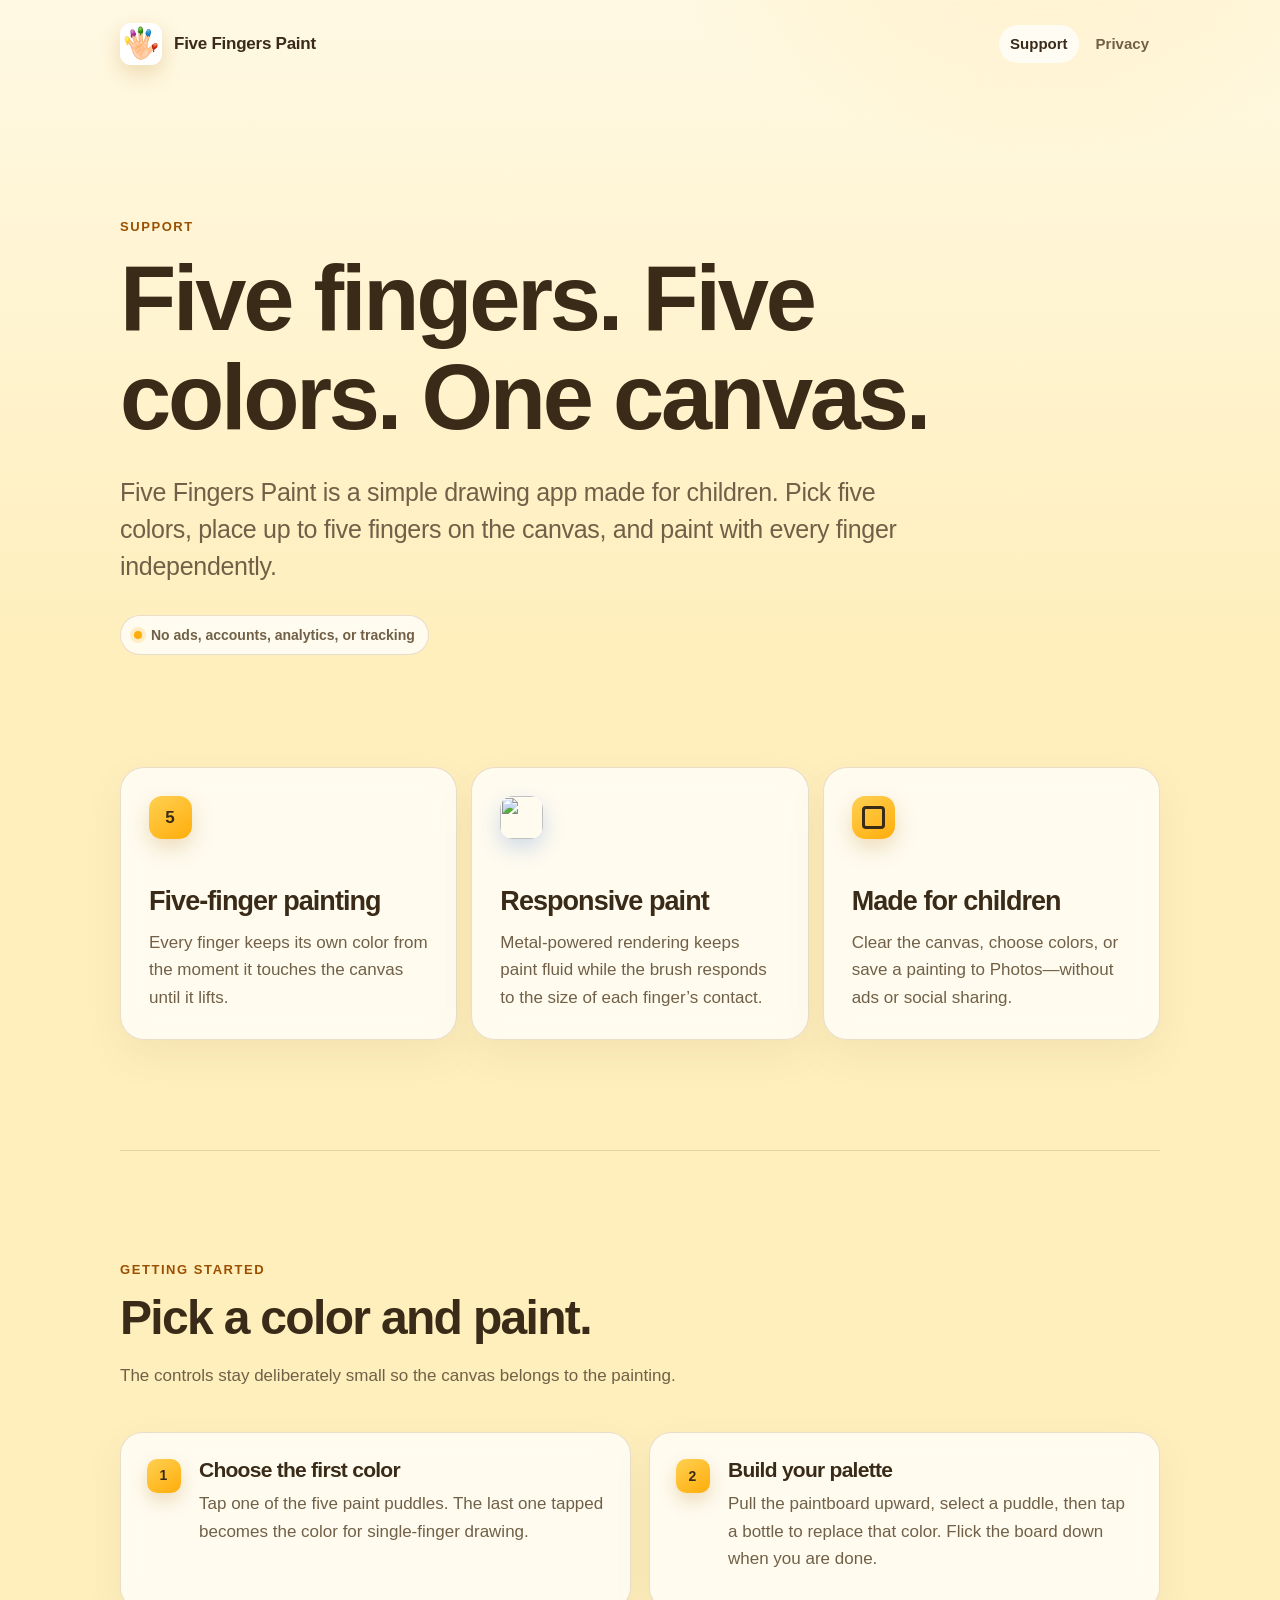
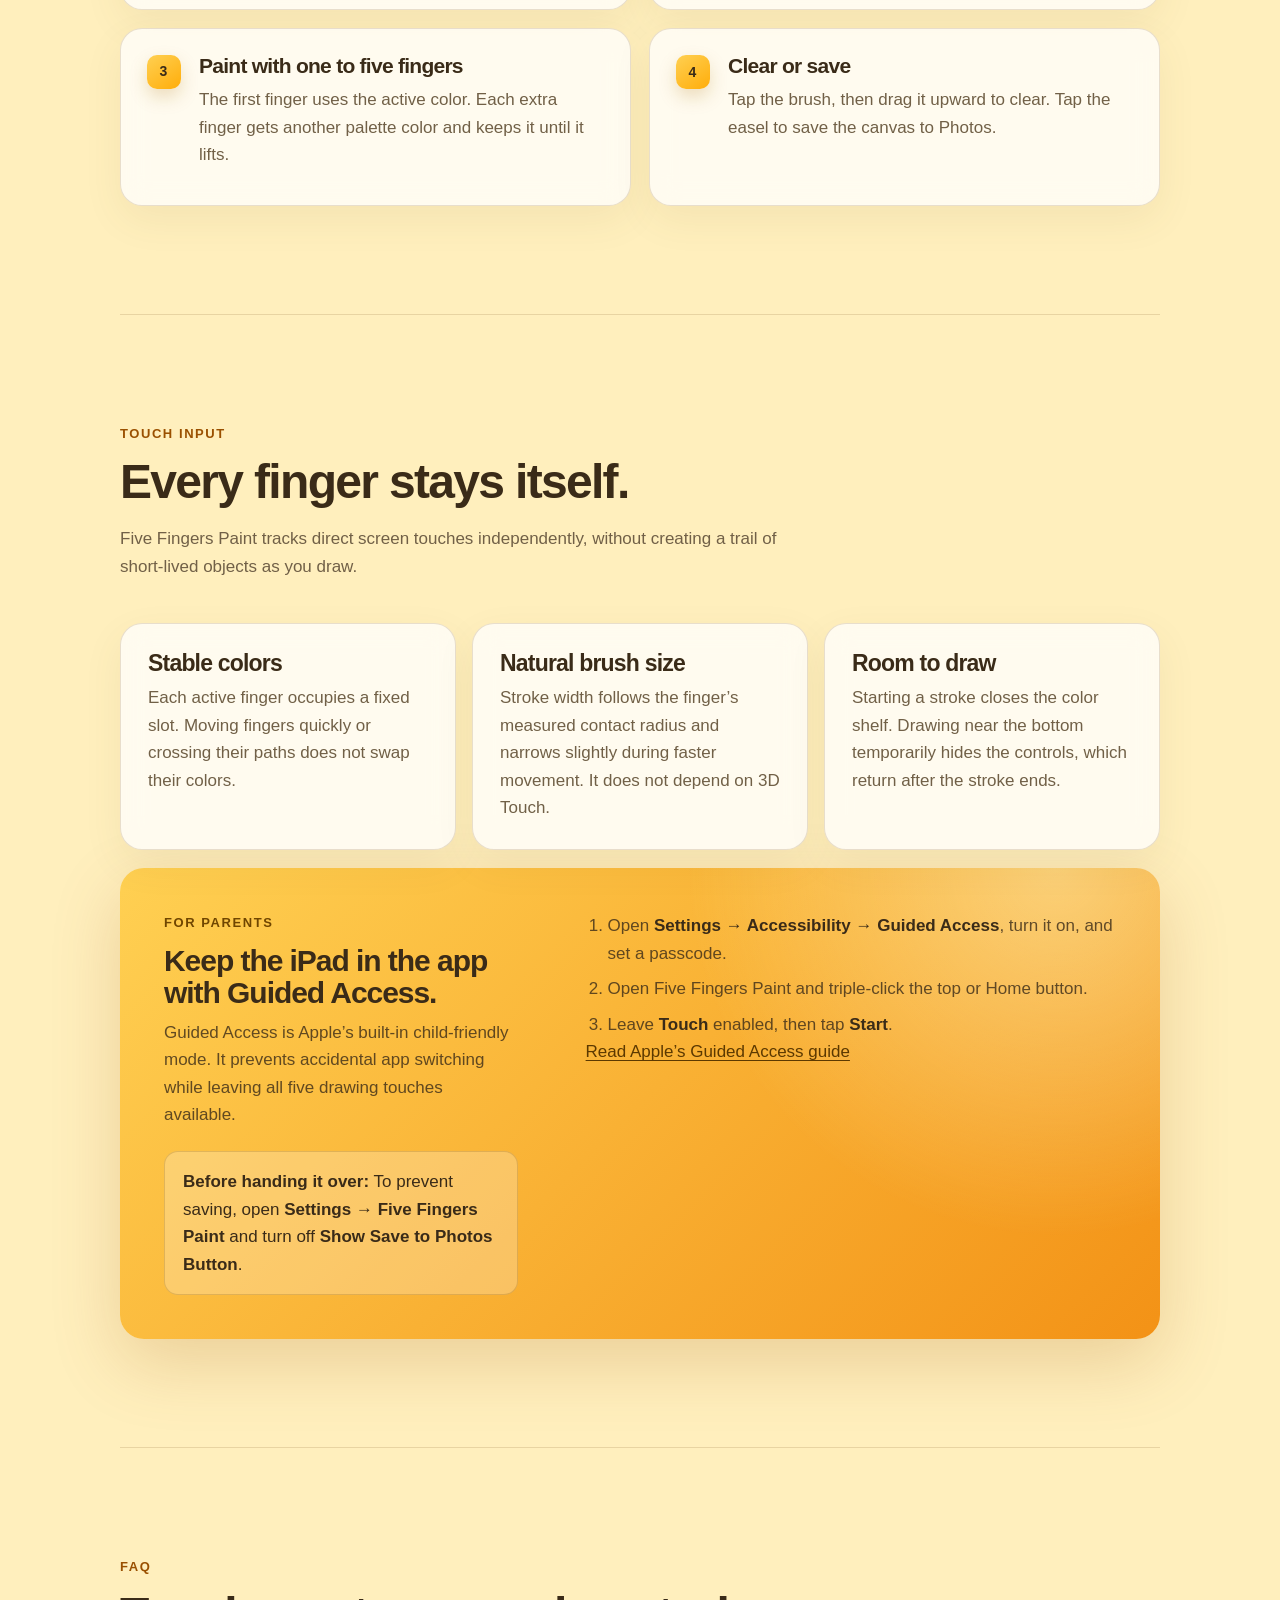
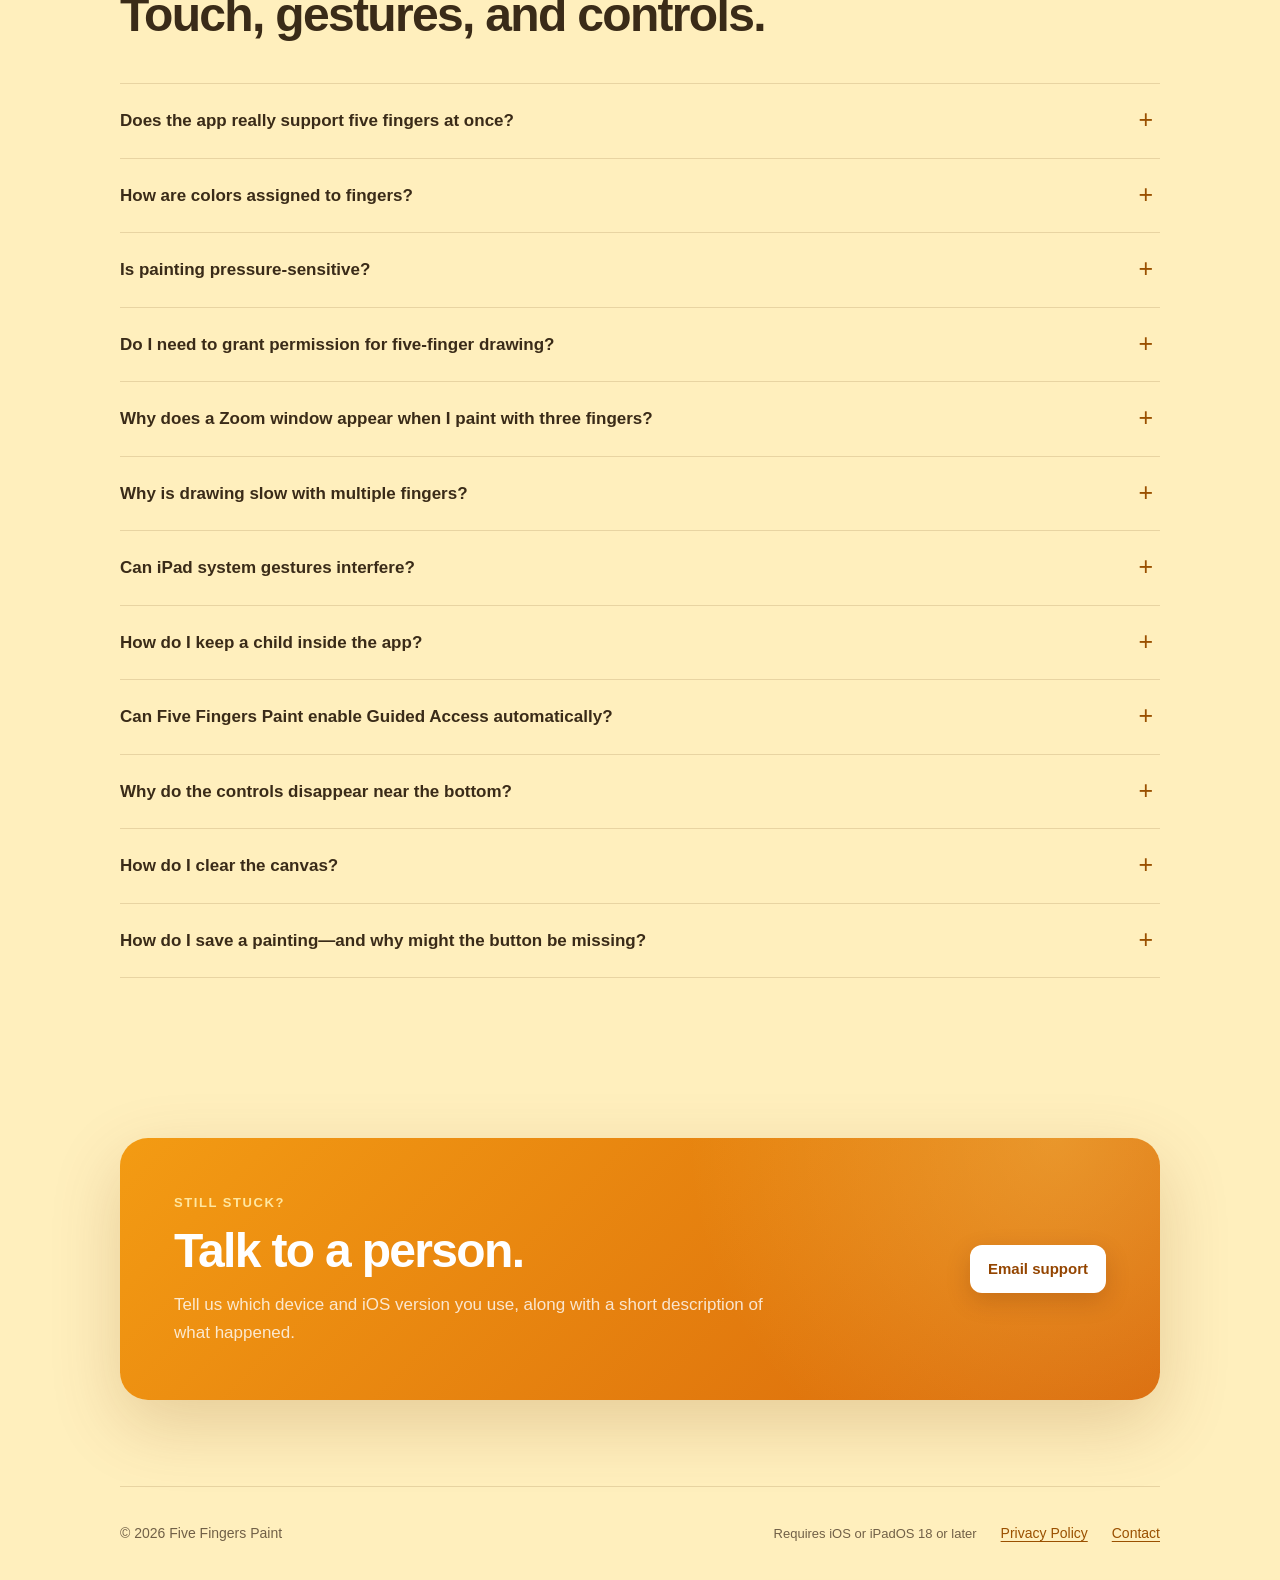
==== commit 2fd622fb: "Refine warm theme and multi-touch FAQ" ====
--- a/index.html
+++ b/index.html
@@ -4,7 +4,7 @@
     <meta charset="utf-8">
     <meta name="viewport" content="width=device-width, initial-scale=1">
     <meta name="description" content="Help, five-finger drawing guidance, and contact information for Five Fingers Paint.">
-    <meta name="theme-color" content="#8bc318">
+    <meta name="theme-color" content="#ffad0a">
     <meta property="og:title" content="Five Fingers Paint">
     <meta property="og:description" content="Five fingers. Five colors. One canvas.">
     <meta property="og:type" content="website">
@@ -15,7 +15,7 @@
     <meta name="twitter:image" content="https://urosk.github.io/five-fingers-paint-support/og.png">
     <link rel="canonical" href="https://urosk.github.io/five-fingers-paint-support/">
     <link rel="icon" href="app-icon.png">
-    <link rel="stylesheet" href="styles.css">
+    <link rel="stylesheet" href="styles.css?v=sun">
     <title>Five Fingers Paint Support</title>
   </head>
   <body>
@@ -45,7 +45,7 @@
           <p>Every finger keeps its own color from the moment it touches the canvas until it lifts.</p>
         </article>
         <article>
-          <span class="feature-mark metal-mark" aria-hidden="true"></span>
+          <span class="feature-mark metal-mark" aria-hidden="true"><img src="metal.png" alt=""></span>
           <h2>Responsive paint</h2>
           <p>Metal-powered rendering keeps paint fluid while the brush responds to the size of each finger’s contact.</p>
         </article>
@@ -111,6 +111,7 @@
           <details><summary>Is painting pressure-sensitive?</summary><p>It responds to contact size, not pressure. iPhone and iPad report the approximate radius of each touch, and the app uses that to vary brush width. It also narrows the brush slightly during fast movement. This preserves the original effect without relying on the discontinued 3D Touch hardware.</p></details>
           <details><summary>Do I need to grant permission for five-finger drawing?</summary><p>No. Multi-touch is a normal iOS capability and requires no privacy permission. Five Fingers Paint enables it directly on the canvas.</p></details>
           <details><summary>Why does a Zoom window appear when I paint with three fingers?</summary><p>Apple’s Accessibility Zoom uses three-finger gestures and can delay or interrupt painting. Five Fingers Paint shows a system warning that offers to turn Zoom off. For uninterrupted three-to-five-finger painting, choose <strong>Turn Off Zoom</strong>, or open <strong>Settings → Accessibility → Zoom</strong> and turn it off there.</p></details>
+          <details><summary>Why is drawing slow with multiple fingers?</summary><p>Accessibility Zoom can intercept three-finger input and make paint lag behind your fingers. Open <strong>Settings → Accessibility → Zoom</strong> and turn Zoom off for smooth multi-finger drawing.</p></details>
           <details><summary>Can iPad system gestures interfere?</summary><p>The app asks iPadOS to defer edge gestures, and its own paintboard and clear controls are kept away from the canvas. However, iPadOS can still reserve four- or five-finger gestures for switching apps. Guided Access is the reliable way to prevent that during a painting session.</p></details>
           <details><summary>How do I keep a child inside the app?</summary><p>Use Apple’s Guided Access. Enable it once in Settings → Accessibility, open the app, triple-click the top or Home button, leave Touch enabled, and start the session. This locks the device to Five Fingers Paint while preserving multi-touch drawing.</p></details>
           <details><summary>Can Five Fingers Paint enable Guided Access automatically?</summary><p>No. A normal App Store app cannot start Guided Access for you. A parent must enable and start it using the device controls. Automatic Single App Mode is limited to supervised, organization-managed devices.</p></details>
--- a/styles.css
+++ b/styles.css
@@ -1,18 +1,15 @@
 :root {
-  color-scheme: light dark;
-  --ink: #243019;
-  --muted: #617052;
-  --line: rgba(59, 81, 33, 0.14);
+  color-scheme: light;
+  --ink: #3a2b18;
+  --muted: #716047;
+  --line: rgba(112, 68, 19, 0.16);
   --surface: rgba(255, 255, 255, 0.76);
   --surface-strong: #fffef8;
-  --accent: #72aa0f;
-  --accent-dark: #416d00;
-  --accent-soft: #b7dd36;
-  --glow: #c9eb62;
-  --page: #f8faef;
-  --wood: #e4a92b;
-  --red: #e54022;
-  --blue: #159fdb;
+  --accent: #ffad0a;
+  --accent-dark: #9a5000;
+  --accent-soft: #ffd052;
+  --glow: #ffc83d;
+  --page: #ffefbd;
   --max: 1040px;
 }
 
@@ -28,8 +25,8 @@
   margin: 0;
   color: var(--ink);
   background:
-    radial-gradient(circle at 82% -8%, rgba(183, 221, 54, 0.3), transparent 34rem),
-    linear-gradient(180deg, #fffef8 0, var(--page) 40rem);
+    radial-gradient(circle at 82% -8%, rgba(255, 184, 30, 0.3), transparent 34rem),
+    linear-gradient(180deg, #fff9e4 0, var(--page) 40rem);
   font-family: -apple-system, BlinkMacSystemFont, "SF Pro Text", "Helvetica Neue", sans-serif;
   font-size: 17px;
   line-height: 1.62;
@@ -72,7 +69,7 @@
 
 .brand img {
   border-radius: 11px;
-  box-shadow: 0 8px 22px rgba(82, 132, 10, 0.22);
+  box-shadow: 0 8px 22px rgba(167, 105, 0, 0.22);
 }
 
 nav { display: flex; gap: 6px; }
@@ -148,7 +145,7 @@
   height: 8px;
   border-radius: 50%;
   background: var(--accent);
-  box-shadow: 0 0 0 4px rgba(114, 170, 15, 0.14);
+  box-shadow: 0 0 0 4px rgba(255, 173, 10, 0.18);
 }
 
 .highlights {
@@ -163,7 +160,7 @@
   border: 1px solid var(--line);
   border-radius: 24px;
   background: var(--surface);
-  box-shadow: 0 16px 42px rgba(59, 81, 33, 0.055);
+  box-shadow: 0 16px 42px rgba(105, 78, 30, 0.07);
   backdrop-filter: blur(14px);
 }
 .highlights h2 { margin-bottom: 12px; font-size: 27px; }
@@ -176,35 +173,27 @@
   display: inline-grid;
   place-items: center;
   border-radius: 13px;
-  color: white;
+  color: var(--ink);
   background: linear-gradient(145deg, var(--accent-soft), var(--accent));
   font-size: 17px;
   font-weight: 800;
-  box-shadow: 0 9px 22px rgba(82, 132, 10, 0.2);
+  box-shadow: 0 9px 22px rgba(167, 105, 0, 0.22);
 }
 .metal-mark {
-  position: relative;
-  overflow: hidden;
-  background: linear-gradient(145deg, #00e8dd, #00f064);
-  box-shadow: 0 9px 22px rgba(0, 202, 140, 0.25);
-}
-.metal-mark::before,
-.metal-mark::after {
-  position: absolute;
-  color: #151c1c;
-  content: "M";
-  font-size: 24px;
-  font-weight: 950;
-  letter-spacing: -8px;
-  transform: skewY(8deg);
-  text-shadow: 1px 1px #4b5655;
-}
-.metal-mark::before { left: 7px; top: 7px; }
-.metal-mark::after { left: 15px; top: 11px; }
+  padding: 0;
+  background: transparent;
+  box-shadow: 0 9px 22px rgba(21, 82, 193, 0.2);
+}
+.metal-mark img {
+  width: 43px;
+  height: 43px;
+  display: block;
+  border-radius: 13px;
+}
 .save-mark::before {
   width: 17px;
   height: 17px;
-  border: 3px solid white;
+  border: 3px solid var(--ink);
   border-radius: 4px;
   content: "";
 }
@@ -229,7 +218,7 @@
   border: 1px solid var(--line);
   border-radius: 22px;
   background: var(--surface);
-  box-shadow: 0 14px 40px rgba(59, 81, 33, 0.055);
+  box-shadow: 0 14px 40px rgba(105, 78, 30, 0.07);
   backdrop-filter: blur(14px);
 }
 .steps li {
@@ -248,11 +237,11 @@
   display: grid;
   place-items: center;
   border-radius: 10px;
-  color: white;
-  background: linear-gradient(145deg, var(--accent-soft), var(--accent-dark));
+  color: var(--ink);
+  background: linear-gradient(145deg, var(--accent-soft), var(--accent));
   font-size: 14px;
   font-weight: 750;
-  box-shadow: 0 8px 18px rgba(82, 132, 10, 0.22);
+  box-shadow: 0 8px 18px rgba(167, 105, 0, 0.22);
 }
 
 .touch-grid {
@@ -271,27 +260,27 @@
   grid-template-columns: minmax(0, 0.8fr) minmax(0, 1.2fr);
   gap: clamp(30px, 6vw, 68px);
   border-radius: 24px;
-  color: white;
+  color: var(--ink);
   background:
-    radial-gradient(circle at 90% 0, rgba(183, 221, 54, 0.34), transparent 23rem),
-    linear-gradient(135deg, #476f08, #213d05);
-  box-shadow: 0 24px 70px rgba(39, 70, 4, 0.2);
-}
-.guided-access .eyebrow { color: #d8ef8a; }
+    radial-gradient(circle at 90% 0, rgba(255, 247, 195, 0.5), transparent 23rem),
+    linear-gradient(135deg, #ffd052, #f39216);
+  box-shadow: 0 24px 70px rgba(154, 80, 0, 0.2);
+}
+.guided-access .eyebrow { color: #704600; }
 .guided-access h3 { font-size: 30px; }
 .guided-access p,
-.guided-access li { color: rgba(255, 255, 255, 0.78); }
-.guided-access strong { color: white; }
+.guided-access li { color: rgba(58, 43, 24, 0.8); }
+.guided-access strong { color: var(--ink); }
 .guided-access .parent-setting {
   margin: 22px 0 0;
   padding: 16px 18px;
-  border: 1px solid rgba(231, 246, 174, 0.35);
+  border: 1px solid rgba(112, 70, 0, 0.2);
   border-radius: 14px;
-  color: white;
-  background: rgba(231, 246, 174, 0.12);
-}
-.guided-access a { color: #e7f6ae; }
-.guided-access a:hover { color: white; }
+  color: var(--ink);
+  background: rgba(255, 255, 255, 0.24);
+}
+.guided-access a { color: #5c3900; }
+.guided-access a:hover { color: #2e1c00; }
 .guided-access ol { margin: 0; padding-left: 22px; }
 .guided-access li + li { margin-top: 8px; }
 
@@ -326,10 +315,10 @@
   gap: 36px;
   border-radius: 28px;
   background:
-    radial-gradient(circle at 90% 0, rgba(255, 218, 68, 0.28), transparent 23rem),
-    linear-gradient(135deg, #e77719, #b93419);
+    radial-gradient(circle at 90% 0, rgba(255, 225, 112, 0.3), transparent 23rem),
+    linear-gradient(135deg, #f39b13, #d9680b);
   color: white;
-  box-shadow: 0 24px 70px rgba(140, 51, 15, 0.2);
+  box-shadow: 0 24px 70px rgba(132, 66, 5, 0.2);
 }
 .contact .eyebrow { color: #ffe7a1; }
 .contact h2 { margin-bottom: 14px; }
@@ -339,13 +328,13 @@
   padding: 12px 18px;
   border-radius: 12px;
   background: white;
-  color: #8f2c12;
+  color: #944500;
   font-size: 15px;
   font-weight: 700;
   text-decoration: none;
   box-shadow: 0 8px 24px rgba(84, 26, 7, 0.2);
 }
-.button:hover { color: var(--red); transform: translateY(-1px); }
+.button:hover { color: var(--accent-dark); transform: translateY(-1px); }
 
 .policy { max-width: 860px; }
 .policy-intro {
@@ -360,7 +349,7 @@
   border: 1px solid var(--line);
   border-radius: 26px;
   background: var(--surface-strong);
-  box-shadow: 0 22px 60px rgba(59, 81, 33, 0.07);
+  box-shadow: 0 22px 60px rgba(105, 78, 30, 0.08);
 }
 .policy-body h2 { margin-top: 48px; margin-bottom: 13px; font-size: 27px; }
 .policy-body h2:first-child { margin-top: 0; }
@@ -408,27 +397,6 @@
   *, *::before, *::after { transition: none !important; }
 }
 
-@media (prefers-color-scheme: dark) {
-  :root {
-    --ink: #eff7df;
-    --muted: #bac7a9;
-    --line: rgba(222, 242, 191, 0.14);
-    --surface: rgba(35, 48, 25, 0.74);
-    --surface-strong: #202d19;
-    --accent: #badd5b;
-    --accent-dark: #d2ee82;
-    --page: #131a0f;
-  }
-  body {
-    background:
-      radial-gradient(circle at 82% -8%, rgba(129, 182, 39, 0.2), transparent 34rem),
-      linear-gradient(180deg, #1d2716 0, var(--page) 40rem);
-  }
-  nav a:hover,
-  nav a[aria-current="page"] { background: rgba(255, 255, 255, 0.08); }
-  .policy-body { box-shadow: 0 22px 60px rgba(0, 0, 0, 0.16); }
-}
-
 @media print {
   body { background: white; color: black; }
   .site-header nav,
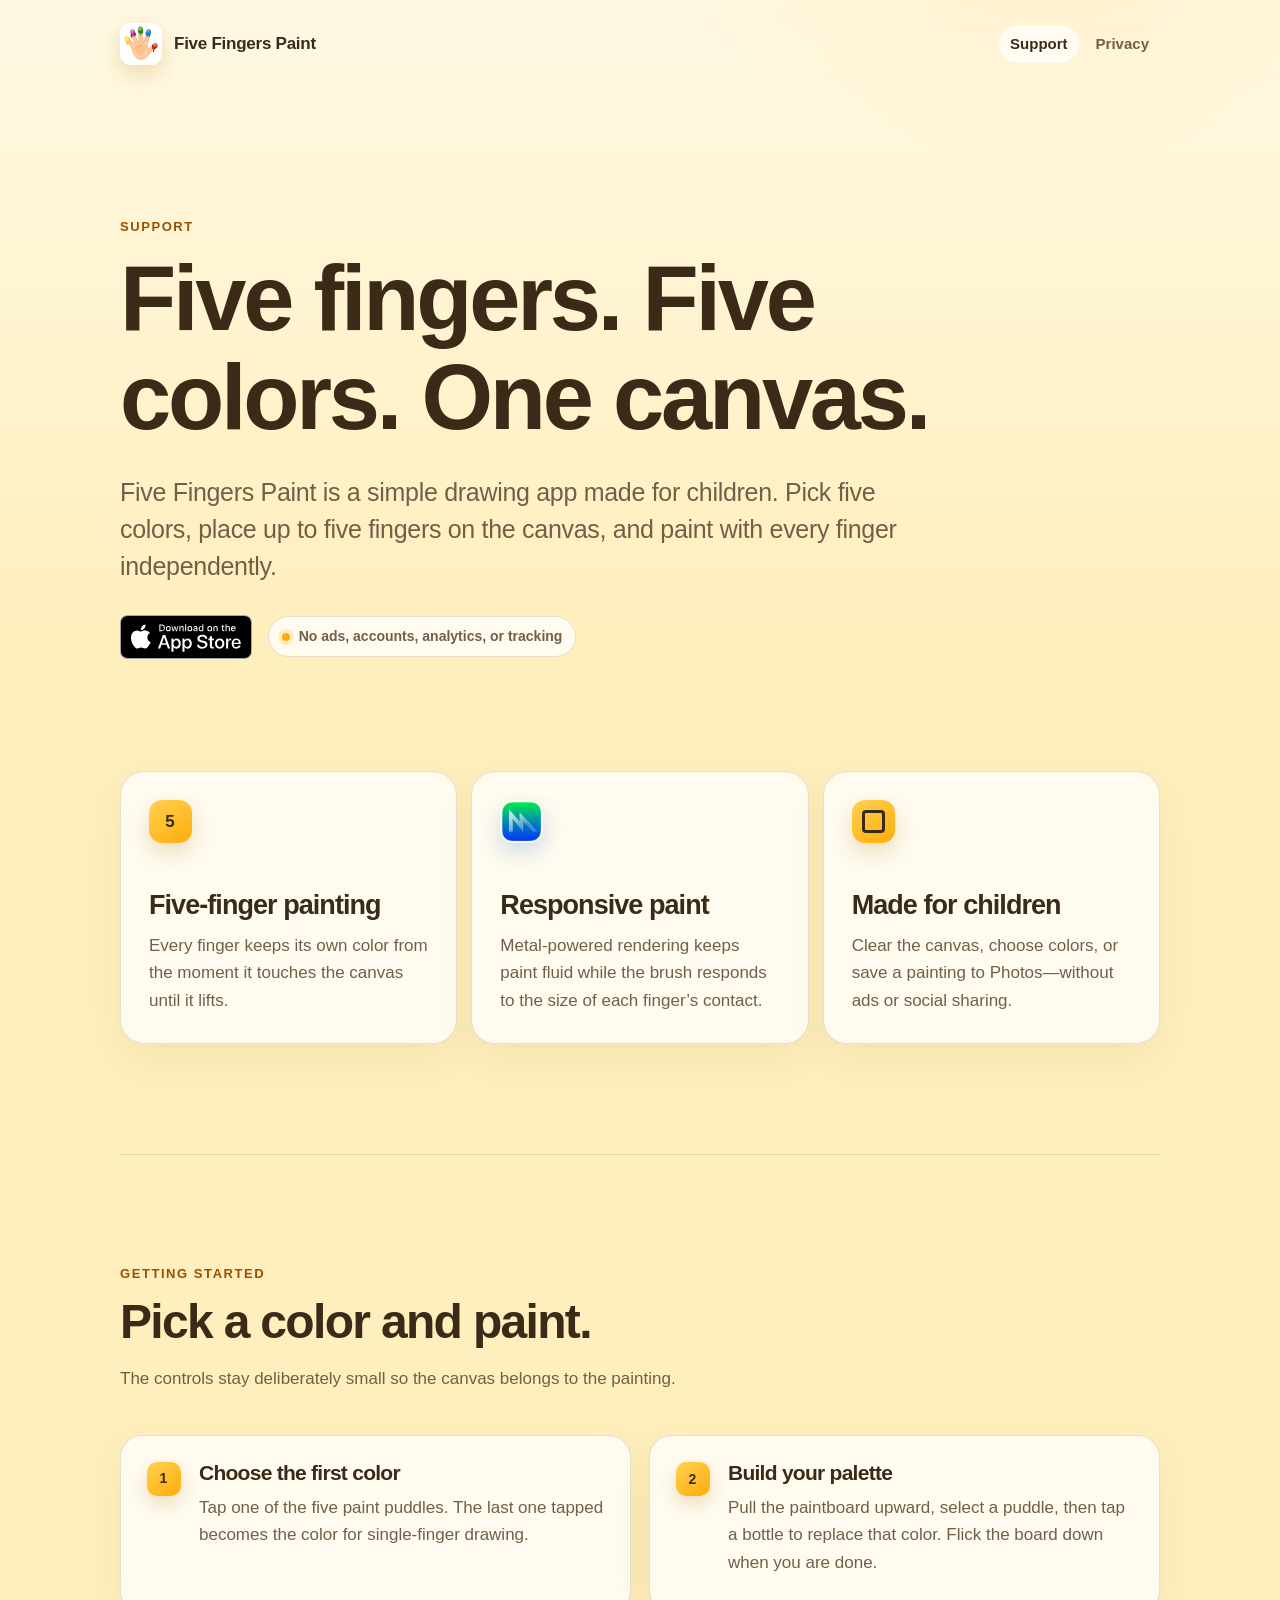
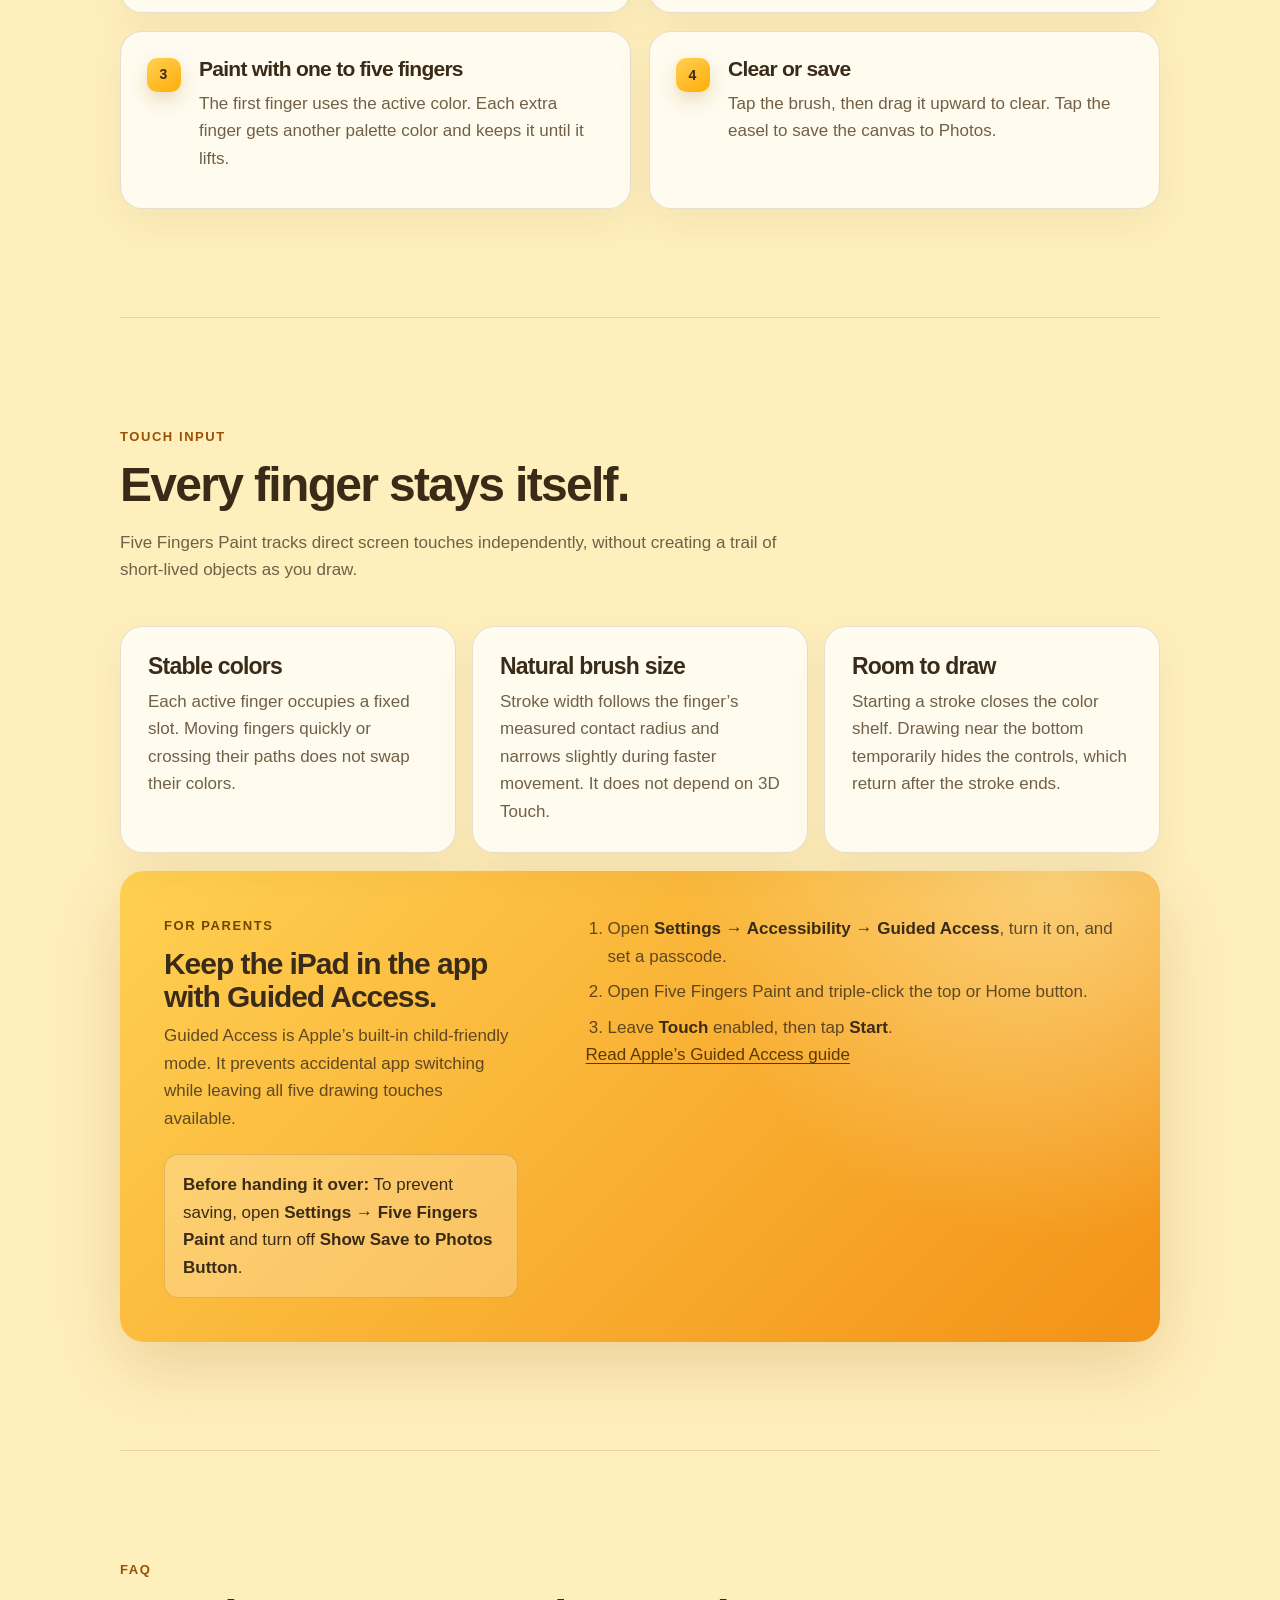
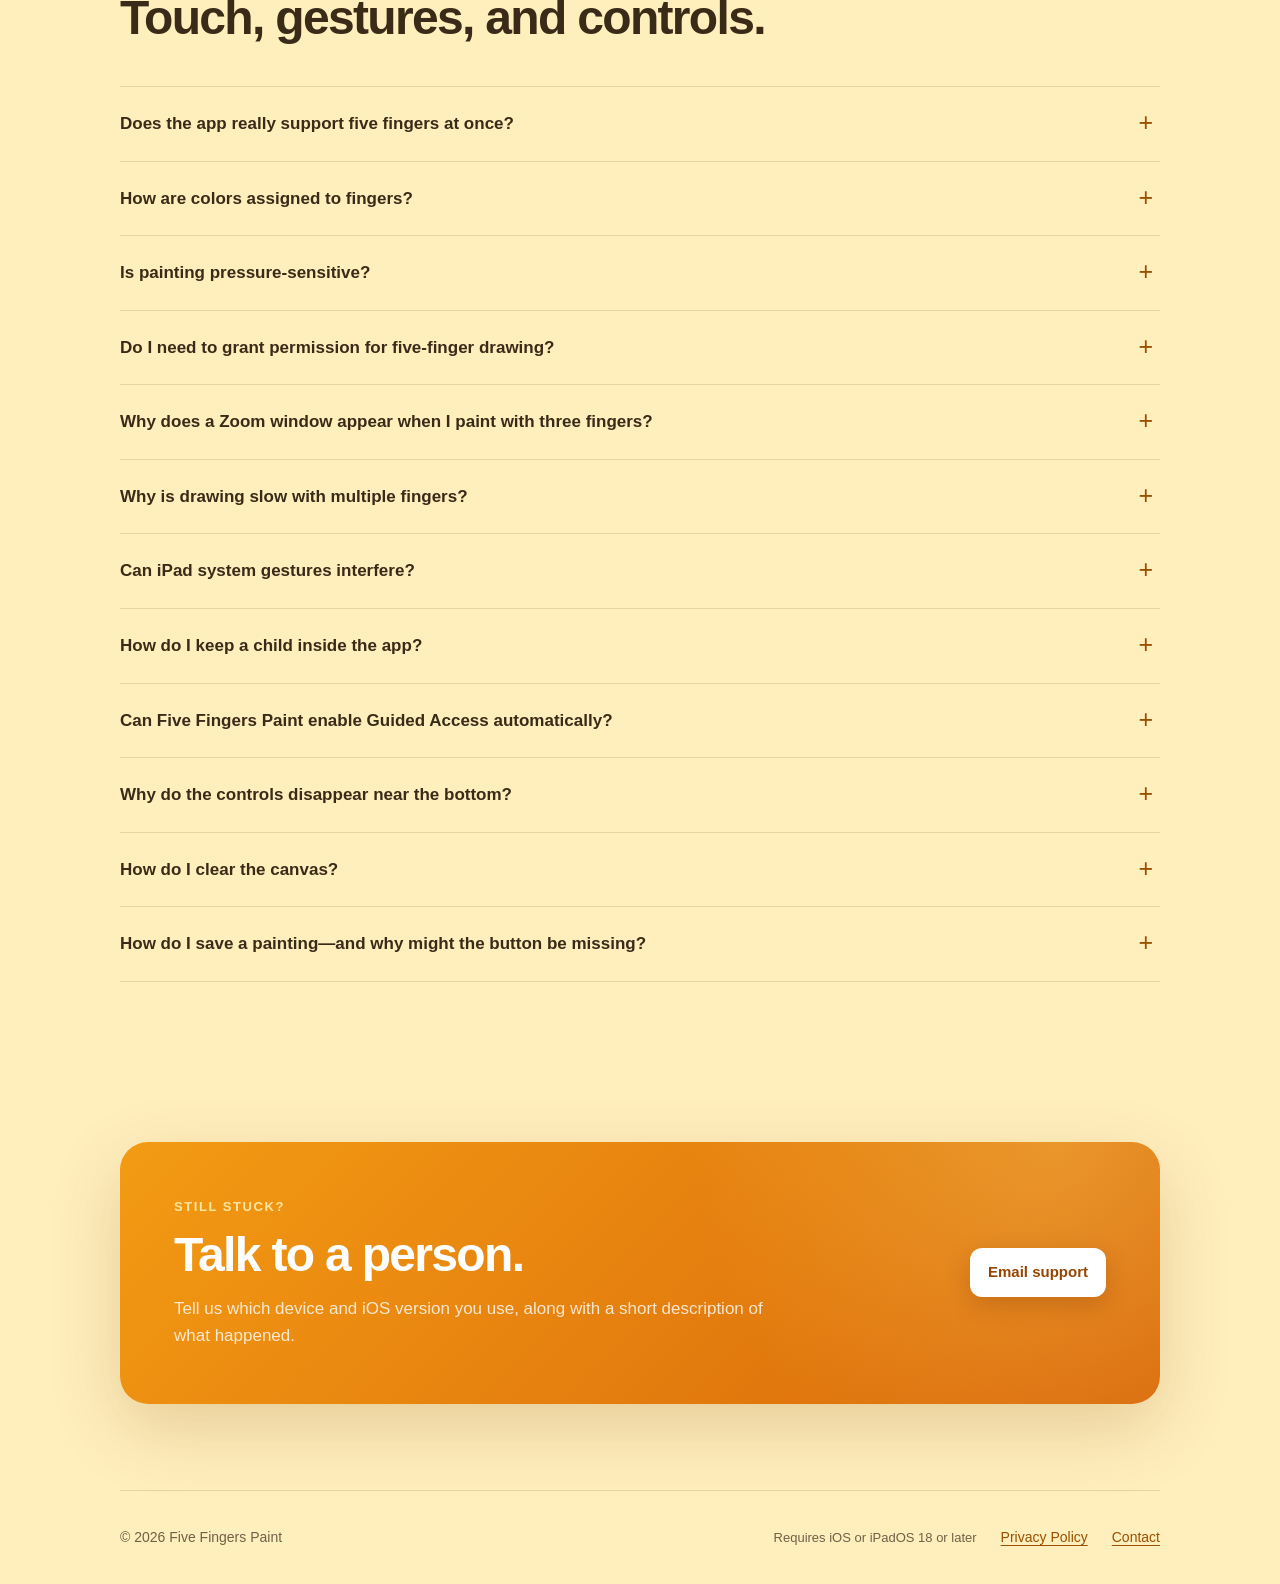
==== commit e5e5035f: "Add App Store badge" ====
--- a/index.html
+++ b/index.html
@@ -15,7 +15,7 @@
     <meta name="twitter:image" content="https://urosk.github.io/five-fingers-paint-support/og.png">
     <link rel="canonical" href="https://urosk.github.io/five-fingers-paint-support/">
     <link rel="icon" href="app-icon.png">
-    <link rel="stylesheet" href="styles.css?v=sun">
+    <link rel="stylesheet" href="styles.css?v=app-store">
     <title>Five Fingers Paint Support</title>
   </head>
   <body>
@@ -35,7 +35,12 @@
         <div class="eyebrow">Support</div>
         <h1 id="page-title">Five fingers. Five colors. One canvas.</h1>
         <p class="lede">Five Fingers Paint is a simple drawing app made for children. Pick five colors, place up to five fingers on the canvas, and paint with every finger independently.</p>
-        <div class="privacy-pill"><span aria-hidden="true"></span> No ads, accounts, analytics, or tracking</div>
+        <div class="hero-actions">
+          <a class="app-store-link" href="https://apps.apple.com/app/5-fingers-paint/id899595810">
+            <img src="app-store-badge.svg" width="132" height="44" alt="Download Five Fingers Paint on the App Store">
+          </a>
+          <div class="privacy-pill"><span aria-hidden="true"></span> No ads, accounts, analytics, or tracking</div>
+        </div>
       </section>
 
       <section class="highlights" aria-label="Key features">
--- a/styles.css
+++ b/styles.css
@@ -126,6 +126,14 @@
   line-height: 1.48;
   letter-spacing: -0.012em;
 }
+
+.hero-actions {
+  display: flex;
+  flex-wrap: wrap;
+  align-items: center;
+  gap: 16px;
+}
+.app-store-link img { display: block; width: auto; }
 
 .privacy-pill {
   display: inline-flex;
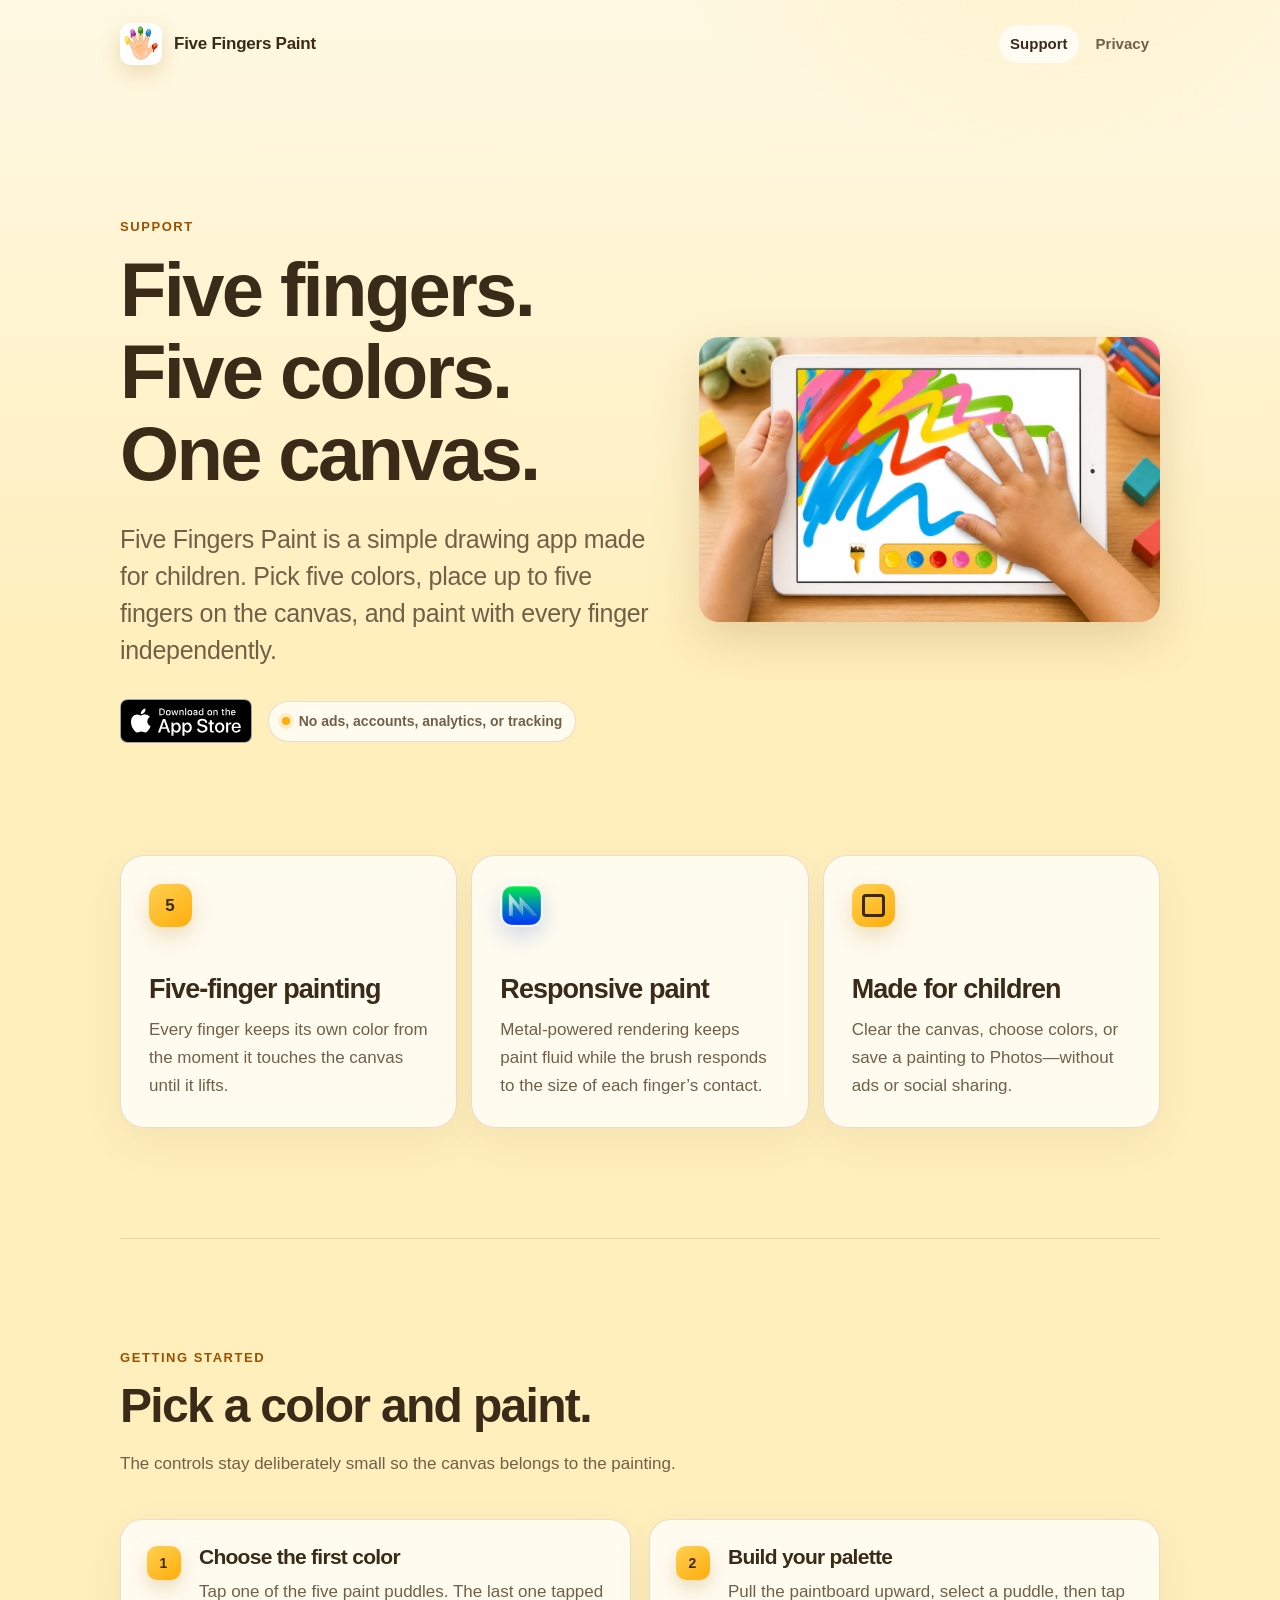
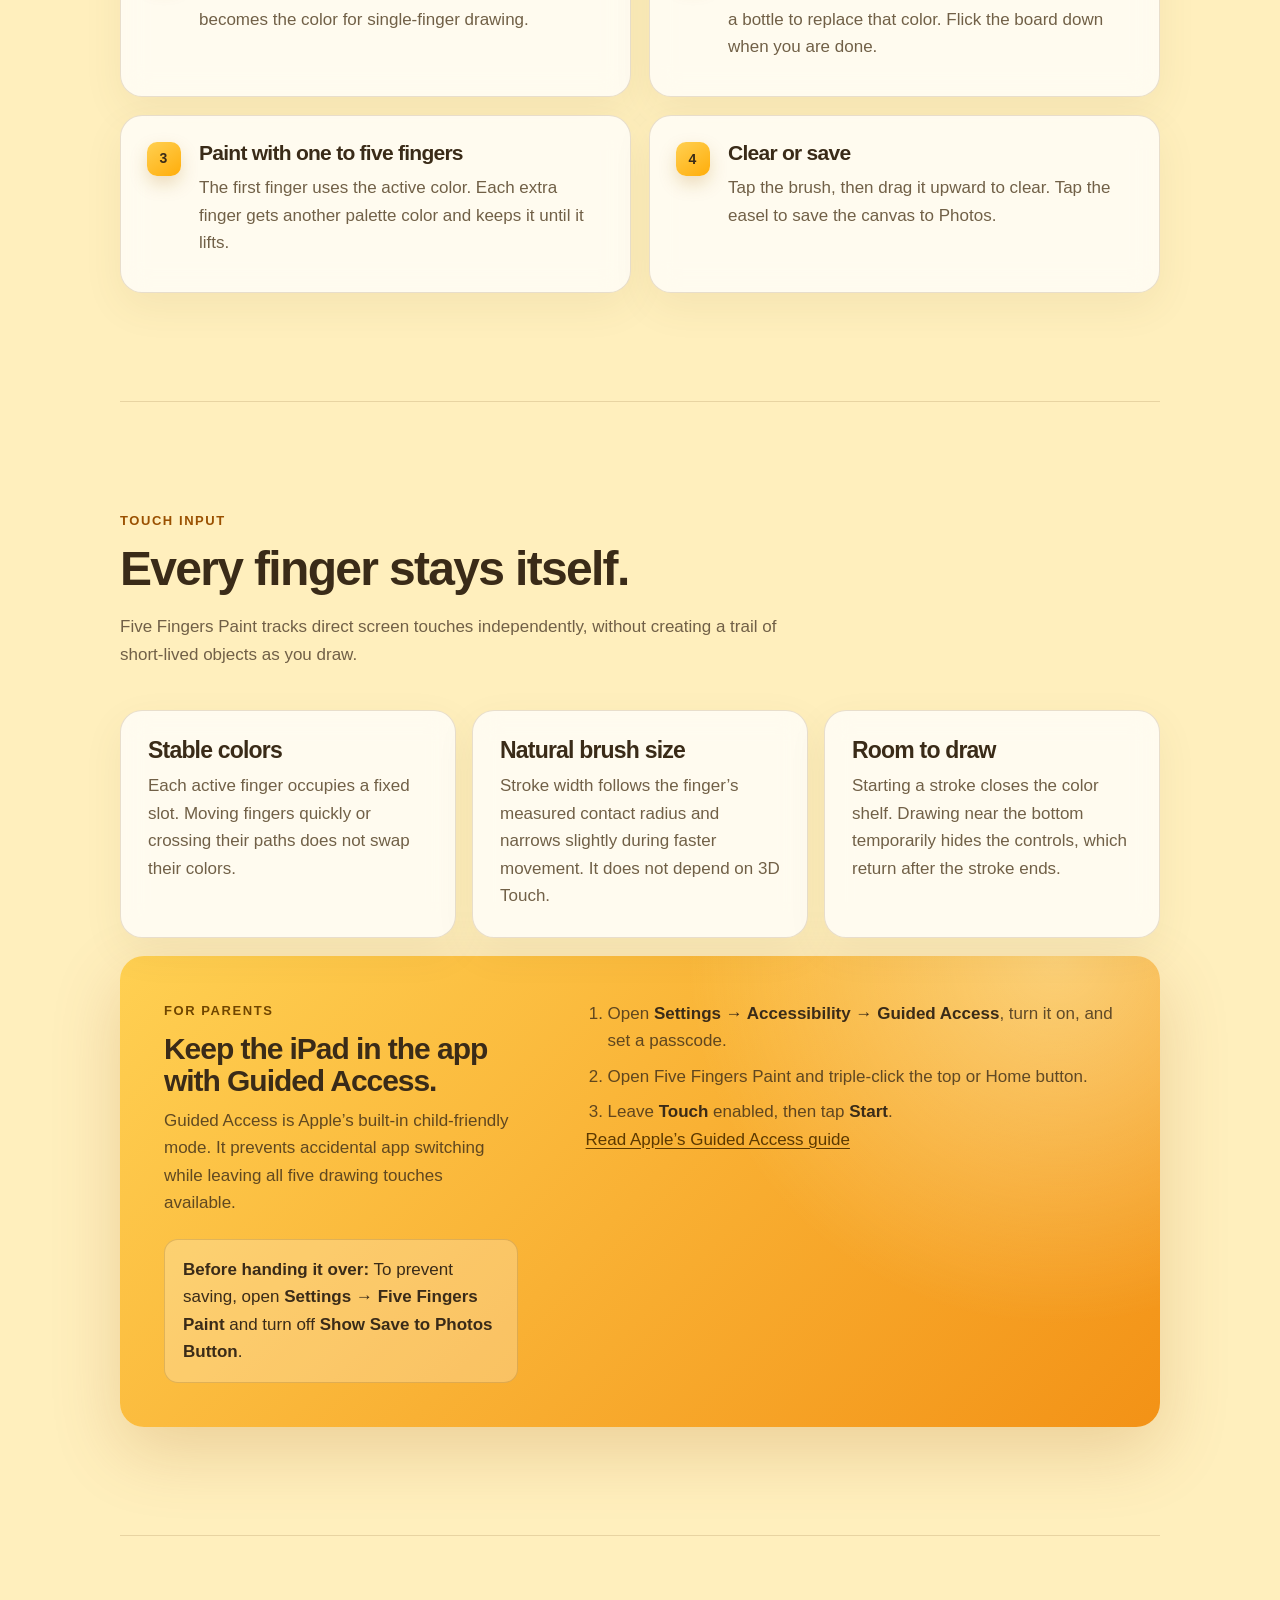
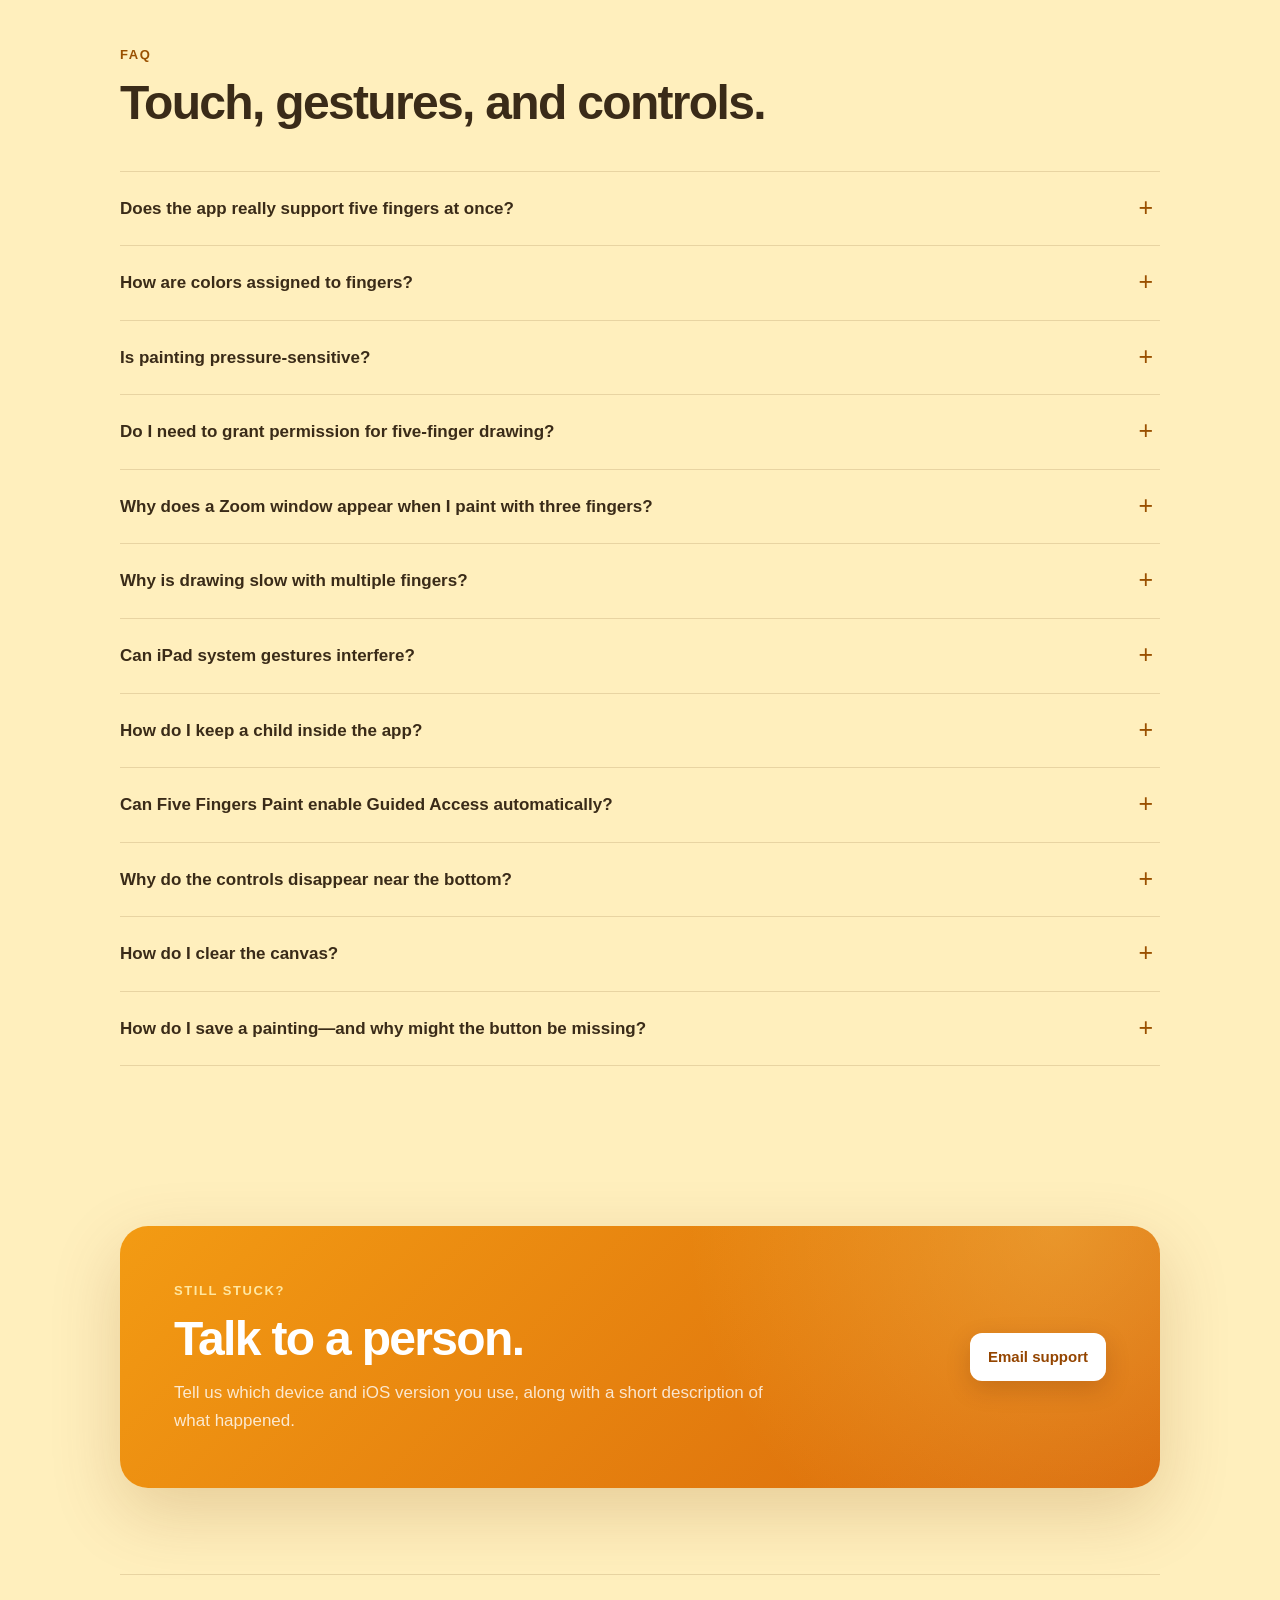
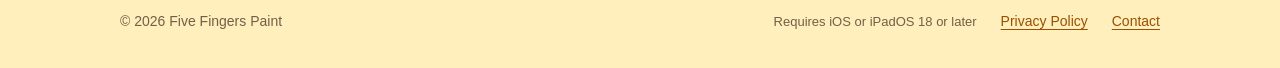
==== commit 1ee7172c: "Add iPad screenshot to support page" ====
--- a/index.html
+++ b/index.html
@@ -15,7 +15,7 @@
     <meta name="twitter:image" content="https://urosk.github.io/five-fingers-paint-support/og.png">
     <link rel="canonical" href="https://urosk.github.io/five-fingers-paint-support/">
     <link rel="icon" href="app-icon.png">
-    <link rel="stylesheet" href="styles.css?v=app-store">
+    <link rel="stylesheet" href="styles.css?v=hero-screenshot">
     <title>Five Fingers Paint Support</title>
   </head>
   <body>
@@ -32,15 +32,19 @@
 
     <main>
       <section class="hero" aria-labelledby="page-title">
-        <div class="eyebrow">Support</div>
-        <h1 id="page-title">Five fingers. Five colors. One canvas.</h1>
-        <p class="lede">Five Fingers Paint is a simple drawing app made for children. Pick five colors, place up to five fingers on the canvas, and paint with every finger independently.</p>
-        <div class="hero-actions">
-          <a class="app-store-link" href="https://apps.apple.com/app/5-fingers-paint/id899595810">
-            <img src="app-store-badge.svg" width="132" height="44" alt="Download Five Fingers Paint on the App Store">
-          </a>
-          <div class="privacy-pill"><span aria-hidden="true"></span> No ads, accounts, analytics, or tracking</div>
+        <div>
+          <div class="eyebrow">Support</div>
+          <h1 id="page-title">Five fingers. Five colors. One canvas.</h1>
+          <p class="lede">Five Fingers Paint is a simple drawing app made for children. Pick five colors, place up to five fingers on the canvas, and paint with every finger independently.</p>
+          <div class="hero-actions">
+            <a class="app-store-link" href="https://apps.apple.com/app/5-fingers-paint/id899595810">
+              <img src="app-store-badge.svg" width="132" height="44" alt="Download Five Fingers Paint on the App Store">
+            </a>
+            <div class="privacy-pill"><span aria-hidden="true"></span> No ads, accounts, analytics, or tracking</div>
+          </div>
         </div>
+        <img class="hero-screenshot" src="paint-with-five-fingers.webp" width="1200" height="742"
+          alt="Five fingers painting colorful strokes on an iPad">
       </section>
 
       <section class="highlights" aria-label="Key features">
--- a/styles.css
+++ b/styles.css
@@ -88,8 +88,18 @@
 }
 
 .hero {
-  max-width: 920px;
+  display: grid;
+  align-items: center;
+  gap: clamp(28px, 4vw, 48px);
   padding: clamp(70px, 10vw, 128px) 0 clamp(68px, 9vw, 112px);
+}
+
+.hero-screenshot {
+  display: block;
+  width: min(100%, 640px);
+  height: auto;
+  border-radius: 20px;
+  box-shadow: 0 18px 48px rgba(112, 68, 19, 0.18);
 }
 
 .eyebrow {
@@ -377,6 +387,14 @@
 }
 footer > span:first-child { margin-right: auto; }
 .footer-note { font-size: 13px; }
+
+@media (min-width: 900px) {
+  .hero { grid-template-columns: minmax(0, 1.15fr) minmax(0, 1fr); }
+  .hero h1 {
+    font-size: clamp(50px, 6.25vw, 76px);
+    text-wrap: balance;
+  }
+}
 
 @media (max-width: 760px) {
   .site-header,
